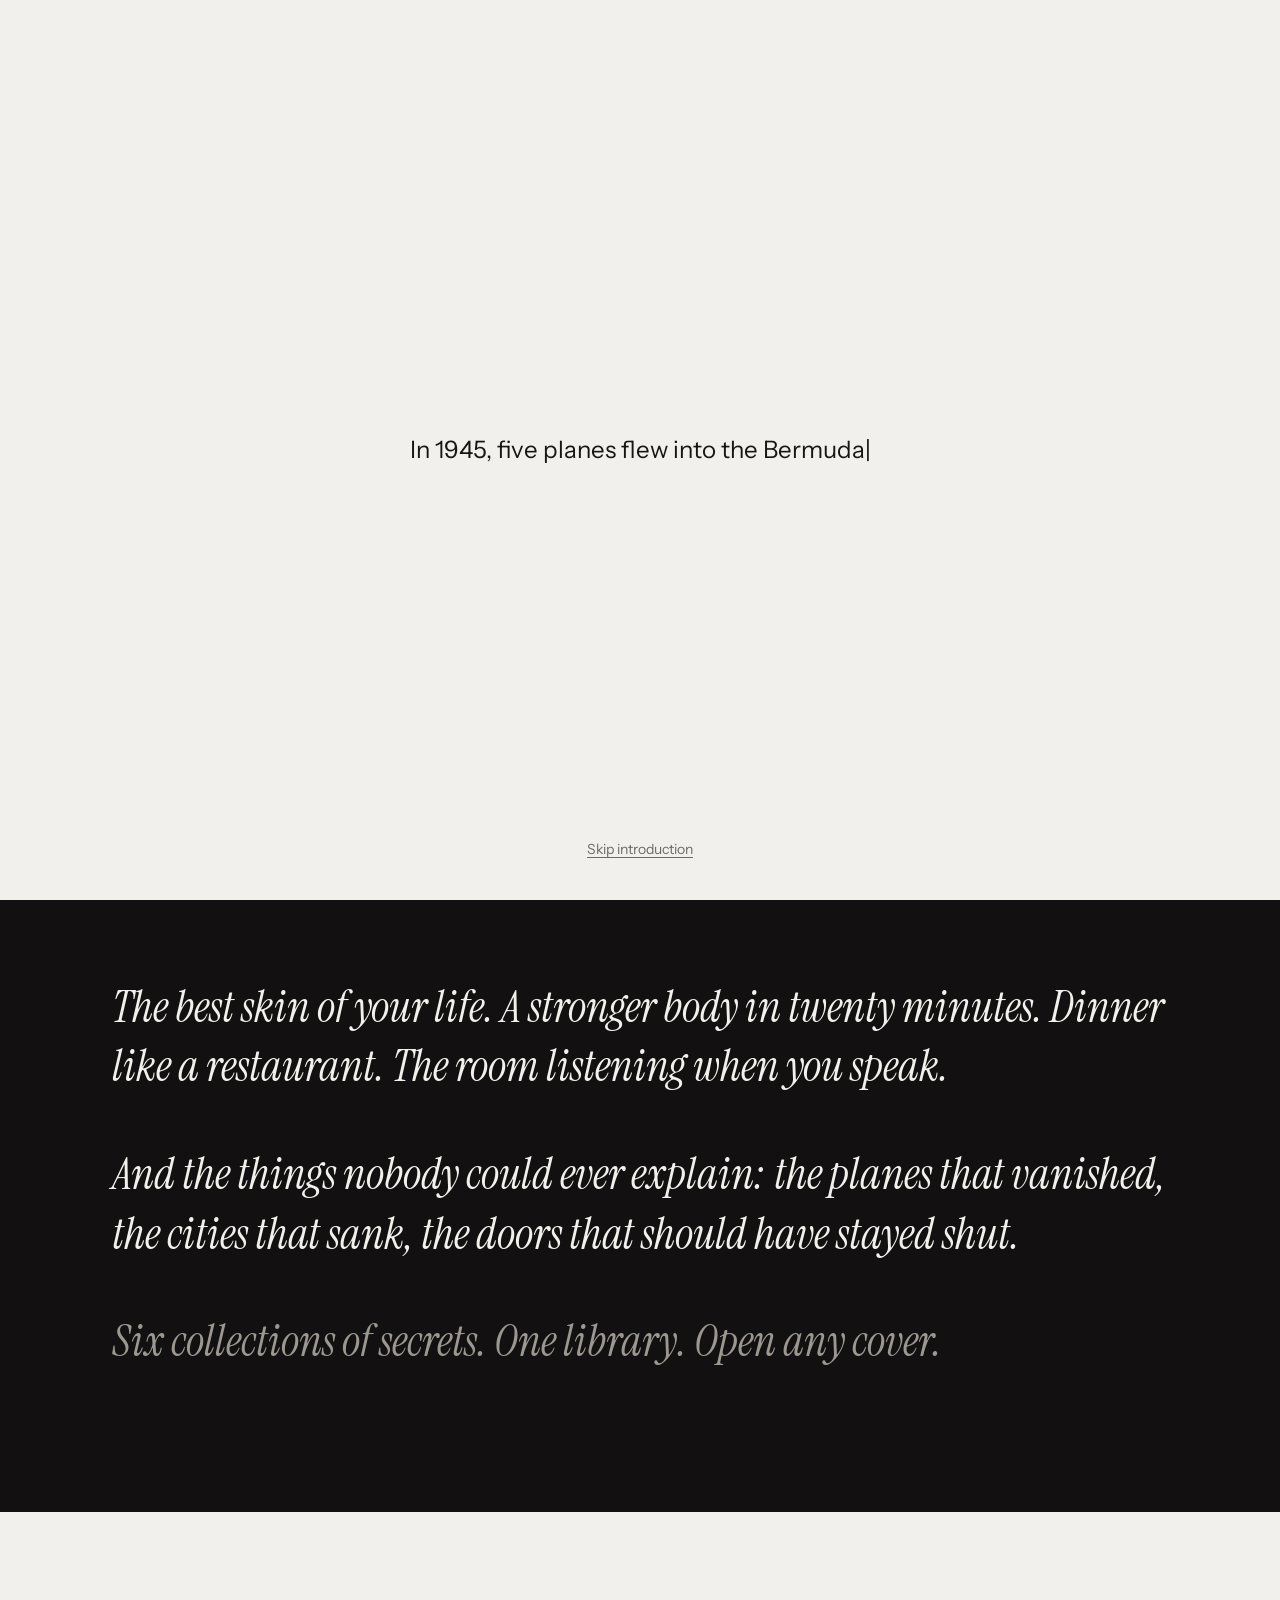
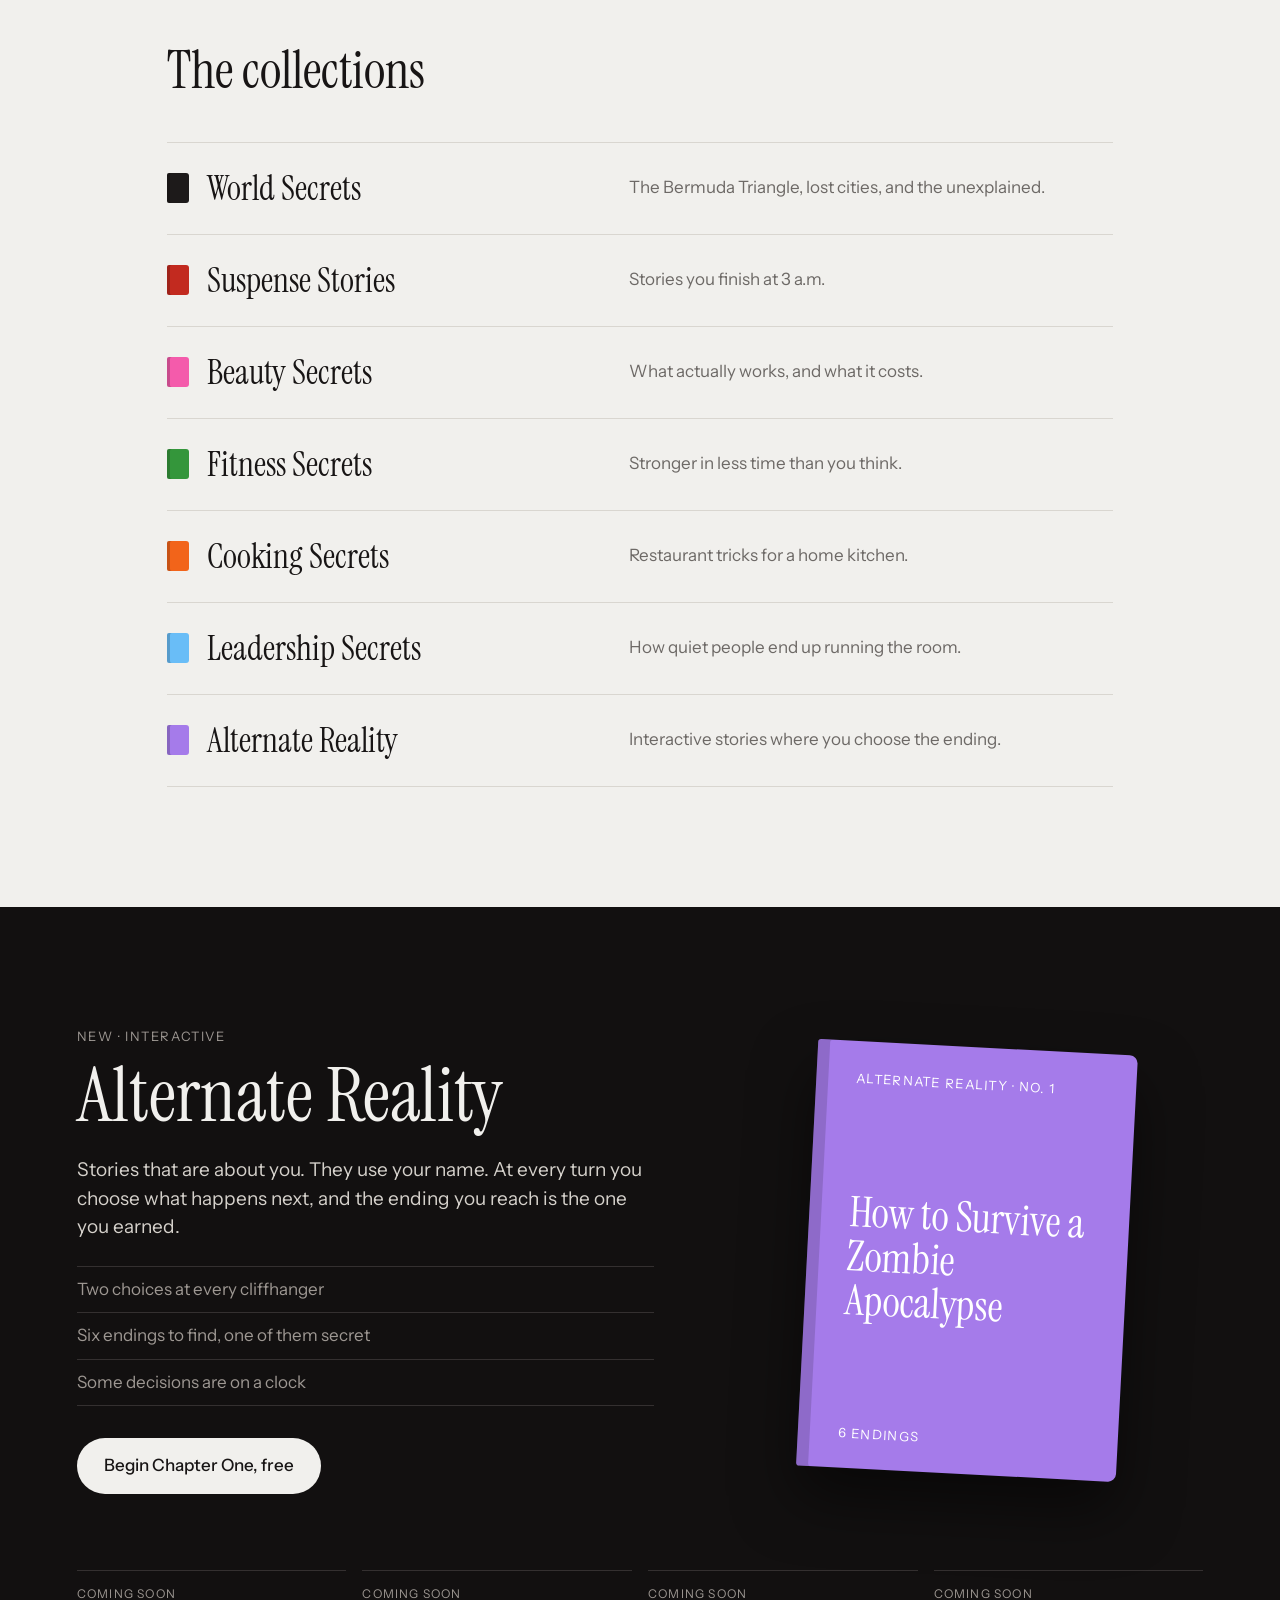
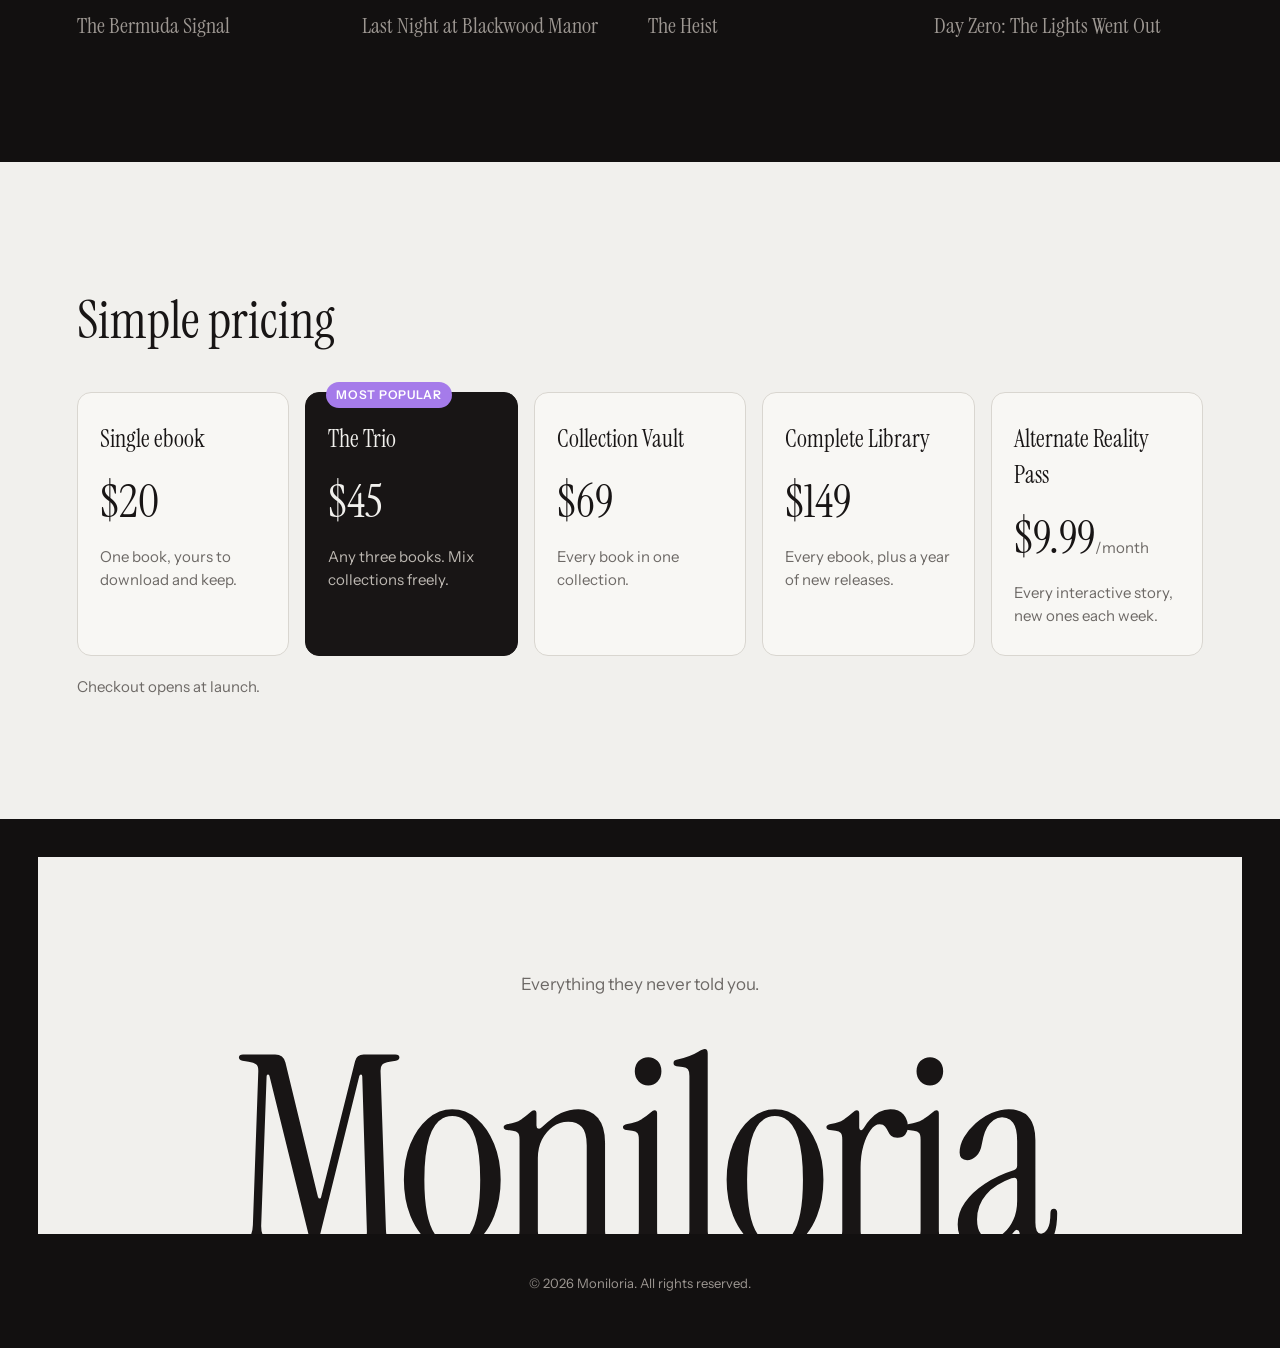
==== index.html @ 976f1fc9 "Add Moniloria landing page and Alternate Reality interactive story demo Static site with a Chapter O" ====
<!doctype html>
<html lang="en">
  <head>
    <meta charset="UTF-8" />
    <meta name="viewport" content="width=device-width, initial-scale=1.0" />
    <title>Moniloria | Everything they never told you</title>
    <meta
      name="description"
      content="Moniloria is an ebook store of secrets: beauty, fitness, cooking, leadership, suspense, world mysteries, and interactive Alternate Reality stories."
    />
    <meta name="theme-color" content="#f1f0ed" />
    <link rel="preconnect" href="https://fonts.googleapis.com" />
    <link rel="preconnect" href="https://fonts.gstatic.com" crossorigin />
    <link
      href="https://fonts.googleapis.com/css2?family=Instrument+Sans:wght@400;500;600&family=Instrument+Serif:ital@0;1&display=swap"
      rel="stylesheet"
    />
    <link rel="stylesheet" href="css/styles.css" />
  </head>
  <body>
    <!-- Typewriter intro (shown once per visit) -->
    <div class="intro" id="intro" hidden>
      <p class="intro-line"><span id="intro-text"></span><span class="caret">|</span></p>
      <button class="link-button" id="intro-skip" type="button">Skip introduction</button>
    </div>

    <header class="nav">
      <a class="wordmark" href="index.html">Moniloria</a>
      <nav aria-label="Main">
        <a href="#collections">Collections</a>
        <a href="#alternate-reality">Alternate Reality</a>
        <a href="#pricing">Pricing</a>
      </nav>
      <a class="nav-cta" href="story.html">Start reading</a>
    </header>

    <main>
      <section class="hero">
        <h1>Moniloria</h1>
        <p class="hero-tagline">Everything they never told you.</p>
        <div class="shelf" id="shelf" aria-hidden="true"></div>
      </section>

      <section class="manifesto">
        <p>
          The best skin of your life. A stronger body in twenty minutes. Dinner like a restaurant.
          The room listening when you speak.
        </p>
        <p>
          And the things nobody could ever explain: the planes that vanished, the cities that sank,
          the doors that should have stayed shut.
        </p>
        <p>Six collections of secrets. One library. Open any cover.</p>
      </section>

      <section class="collections" id="collections">
        <h2>The collections</h2>
        <ul class="collection-list" id="collection-list"></ul>
      </section>

      <section class="ar" id="alternate-reality">
        <div class="ar-copy">
          <p class="eyebrow">New · Interactive</p>
          <h2>Alternate Reality</h2>
          <p class="ar-lede">
            Stories that are about you. They use your name. At every turn you choose what happens
            next, and the ending you reach is the one you earned.
          </p>
          <ul class="ar-points">
            <li>Two choices at every cliffhanger</li>
            <li>Six endings to find, one of them secret</li>
            <li>Some decisions are on a clock</li>
          </ul>
          <a class="button light" href="story.html">Begin Chapter One, free</a>
        </div>

        <a class="cover" href="story.html" aria-label="Read How to Survive a Zombie Apocalypse">
          <span class="cover-kicker">Alternate Reality · No. 1</span>
          <span class="cover-title">How to Survive a Zombie Apocalypse</span>
          <span class="cover-foot">6 endings</span>
        </a>

        <ol class="ar-upcoming">
          <li><span>Coming soon</span>The Bermuda Signal</li>
          <li><span>Coming soon</span>Last Night at Blackwood Manor</li>
          <li><span>Coming soon</span>The Heist</li>
          <li><span>Coming soon</span>Day Zero: The Lights Went Out</li>
        </ol>
      </section>

      <section class="pricing" id="pricing">
        <h2>Simple pricing</h2>
        <ul class="plans">
          <li class="plan">
            <h3>Single ebook</h3>
            <p class="price">$20</p>
            <p>One book, yours to download and keep.</p>
          </li>
          <li class="plan featured">
            <span class="badge">Most popular</span>
            <h3>The Trio</h3>
            <p class="price">$45</p>
            <p>Any three books. Mix collections freely.</p>
          </li>
          <li class="plan">
            <h3>Collection Vault</h3>
            <p class="price">$69</p>
            <p>Every book in one collection.</p>
          </li>
          <li class="plan">
            <h3>Complete Library</h3>
            <p class="price">$149</p>
            <p>Every ebook, plus a year of new releases.</p>
          </li>
          <li class="plan">
            <h3>Alternate Reality Pass</h3>
            <p class="price">$9.99<small>/month</small></p>
            <p>Every interactive story, new ones each week.</p>
          </li>
        </ul>
        <p class="pricing-note">Checkout opens at launch.</p>
      </section>
    </main>

    <footer class="footer">
      <div class="footer-plate">
        <p>Everything they never told you.</p>
        <span class="footer-word">Moniloria</span>
      </div>
      <p class="footer-legal">© 2026 Moniloria. All rights reserved.</p>
    </footer>

    <script src="js/home.js"></script>
  </body>
</html>
---- css/styles.css ----
:root {
  --paper: #f1f0ed;
  --ink: #181515;
  --muted: #6d6966;
  --line: #d9d6d0;
  --night: #121010;
  --night-raised: #1e1b1b;
  --night-line: #343030;
  --night-text: #f1f0ed;
  --night-muted: #9d9792;
  --accent: #a57bea;
  --danger: #e2493c;
  --serif: "Instrument Serif", "Iowan Old Style", Georgia, serif;
  --sans: "Instrument Sans", system-ui, -apple-system, sans-serif;
}

* { box-sizing: border-box; }
html { scroll-behavior: smooth; }
body {
  margin: 0;
  background: var(--paper);
  color: var(--ink);
  font-family: var(--sans);
  font-size: 17px;
  line-height: 1.5;
  -webkit-font-smoothing: antialiased;
}
h1, h2, h3, p, ul, ol, dl, dd { margin: 0; padding: 0; }
ul, ol { list-style: none; }
a { color: inherit; }
button { font: inherit; cursor: pointer; }
:focus-visible { outline: 2px solid var(--accent); outline-offset: 3px; }

.eyebrow {
  font-size: 13px;
  letter-spacing: 0.12em;
  text-transform: uppercase;
  color: var(--muted);
}
.night .eyebrow, .ar .eyebrow { color: var(--night-muted); }

.wordmark { font-family: var(--serif); font-size: 26px; text-decoration: none; }

.button {
  display: inline-block;
  padding: 14px 26px;
  border-radius: 999px;
  border: 1px solid transparent;
  font-weight: 500;
  text-decoration: none;
  transition: transform 0.15s ease, background 0.15s ease;
}
.button:hover { transform: translateY(-1px); }
.button.light { background: var(--paper); color: var(--ink); }
.button.ghost { background: transparent; color: var(--night-text); border-color: var(--night-line); }
.link-button {
  background: none; border: 0; padding: 0;
  color: inherit; font-size: 14px;
  text-decoration: underline; text-underline-offset: 3px;
}

/* ---------- intro ---------- */
.intro {
  position: fixed; inset: 0; z-index: 20;
  background: var(--paper);
  display: flex; flex-direction: column; align-items: center; justify-content: center;
  padding: 24px; text-align: center;
  transition: opacity 0.6s ease;
}
.intro[hidden] { display: none; }
.intro.done { opacity: 0; pointer-events: none; }
.intro-line { font-size: clamp(18px, 2.4vw, 24px); max-width: 30ch; }
.intro .link-button { position: absolute; bottom: 40px; color: var(--muted); }
.caret { animation: blink 1s steps(1) infinite; }
@keyframes blink { 50% { opacity: 0; } }

/* ---------- nav ---------- */
.nav {
  position: sticky; top: 0; z-index: 10;
  display: flex; align-items: center; justify-content: space-between; gap: 16px;
  padding: 18px clamp(16px, 4vw, 40px);
  background: color-mix(in srgb, var(--paper) 92%, transparent);
  backdrop-filter: blur(8px);
}
.nav nav { display: flex; gap: clamp(16px, 3vw, 44px); }
.nav nav a, .nav-cta { text-decoration: none; font-size: 16px; color: var(--muted); }
.nav nav a:hover { color: var(--ink); }
.nav-cta { color: var(--ink); font-weight: 500; }

/* ---------- hero ---------- */
.hero { text-align: center; padding-top: clamp(64px, 14vh, 150px); overflow: hidden; }
.hero h1 {
  font-family: var(--serif); font-weight: 400;
  font-size: clamp(56px, 9vw, 104px); line-height: 1; letter-spacing: -0.02em;
}
.hero-tagline { margin-top: 20px; font-size: clamp(18px, 2vw, 22px); color: var(--muted); }

.shelf {
  display: flex; justify-content: center; align-items: flex-end;
  margin-top: clamp(56px, 10vh, 110px);
  padding: 30px 0 70px;
  transform: rotate(4deg) scale(1.08);
  transform-origin: center;
}
.book {
  flex: 0 0 auto;
  width: 74px; height: 290px;
  margin-right: 12px;
  background: var(--cover); color: var(--ink);
  border-radius: 2px 4px 4px 2px;
  transform: skewY(-18deg);
  box-shadow: inset 7px 0 0 rgba(0, 0, 0, 0.16), 14px 16px 22px rgba(24, 21, 21, 0.16);
  display: flex; align-items: flex-start; justify-content: center;
  padding-top: 18px;
  transition: transform 0.25s ease;
}
.book:hover { transform: skewY(-18deg) translateY(-18px); }
.book span {
  writing-mode: vertical-rl; text-orientation: sideways;
  font-family: var(--serif); font-style: italic; font-size: 15px;
  white-space: nowrap; overflow: hidden; max-height: 250px;
}

/* ---------- manifesto ---------- */
.manifesto {
  background: var(--night); color: var(--night-text);
  padding: clamp(72px, 12vw, 140px) clamp(16px, 8vw, 200px);
}
.manifesto p {
  font-family: var(--serif); font-style: italic;
  font-size: clamp(26px, 3.6vw, 44px); line-height: 1.35;
  max-width: 24em; margin: 0 auto;
}
.manifesto p + p { margin-top: 1.1em; }
.manifesto p:last-child { color: var(--night-muted); }

/* ---------- collections ---------- */
.collections { padding: clamp(64px, 10vw, 120px) clamp(16px, 6vw, 96px); max-width: 1100px; margin: 0 auto; }
.collections h2, .pricing h2 {
  font-family: var(--serif); font-weight: 400;
  font-size: clamp(34px, 4.5vw, 52px); margin-bottom: 32px;
}
.collection-list li {
  display: grid; grid-template-columns: 22px minmax(0, 1fr) minmax(0, 1.2fr);
  align-items: center; gap: 18px;
  padding: 20px 0; border-top: 1px solid var(--line);
}
.collection-list li:last-child { border-bottom: 1px solid var(--line); }
.swatch { width: 22px; height: 30px; border-radius: 2px 3px 3px 2px; box-shadow: inset 3px 0 0 rgba(0,0,0,.18); }
.collection-name { font-family: var(--serif); font-size: clamp(24px, 3vw, 34px); }
.collection-hook { color: var(--muted); }

/* ---------- alternate reality ---------- */
.ar {
  background: var(--night); color: var(--night-text);
  padding: clamp(64px, 10vw, 120px) clamp(16px, 6vw, 96px);
  display: grid; gap: clamp(32px, 6vw, 80px);
  grid-template-columns: minmax(0, 1.1fr) minmax(0, 0.9fr);
  align-items: center;
}
.ar h2 {
  font-family: var(--serif); font-weight: 400;
  font-size: clamp(44px, 6vw, 76px); line-height: 1.05; margin: 10px 0 20px;
}
.ar-lede { font-size: 19px; color: #d5d1cb; max-width: 34em; }
.ar-points { margin: 24px 0 32px; color: var(--night-muted); }
.ar-points li { padding: 10px 0; border-top: 1px solid var(--night-line); }
.ar-points li:last-child { border-bottom: 1px solid var(--night-line); }

.cover {
  justify-self: center;
  width: min(320px, 100%); aspect-ratio: 3 / 4;
  background: var(--accent); color: #fff;
  border-radius: 3px 8px 8px 3px;
  box-shadow: inset 12px 0 0 rgba(0,0,0,.14), 0 30px 60px rgba(0,0,0,.5);
  padding: 28px 28px 24px 40px;
  display: flex; flex-direction: column; justify-content: space-between;
  text-decoration: none;
  transform: rotate(3deg);
  transition: transform 0.3s ease;
}
.cover:hover { transform: rotate(0deg) translateY(-6px); }
.cover-kicker, .cover-foot { font-size: 13px; letter-spacing: 0.1em; text-transform: uppercase; }
.cover-title { font-family: var(--serif); font-size: clamp(30px, 4vw, 42px); line-height: 1.05; }

.ar-upcoming { grid-column: 1 / -1; display: grid; grid-template-columns: repeat(4, minmax(0, 1fr)); gap: 16px; }
.ar-upcoming li {
  border-top: 1px solid var(--night-line); padding-top: 14px;
  font-family: var(--serif); font-size: 22px; color: var(--night-muted);
}
.ar-upcoming span {
  display: block; font-family: var(--sans); font-size: 12px;
  letter-spacing: 0.1em; text-transform: uppercase; margin-bottom: 6px;
}

/* ---------- pricing ---------- */
.pricing { padding: clamp(64px, 10vw, 120px) clamp(16px, 6vw, 96px); max-width: 1280px; margin: 0 auto; }
.plans { display: grid; grid-template-columns: repeat(auto-fit, minmax(190px, 1fr)); gap: 16px; }
.plan {
  position: relative;
  border: 1px solid var(--line); border-radius: 14px;
  padding: 28px 22px; background: #f8f7f4;
}
.plan.featured { background: var(--ink); color: var(--paper); border-color: var(--ink); }
.plan h3 { font-family: var(--serif); font-weight: 400; font-size: 24px; }
.price { font-family: var(--serif); font-size: 46px; margin: 10px 0; }
.price small { font-family: var(--sans); font-size: 15px; color: var(--muted); }
.plan p:last-child { color: var(--muted); font-size: 15px; }
.plan.featured p:last-child { color: #bdb8b2; }
.badge {
  position: absolute; top: -11px; left: 20px;
  background: var(--accent); color: #fff;
  font-size: 12px; font-weight: 600; letter-spacing: 0.06em; text-transform: uppercase;
  padding: 4px 10px; border-radius: 999px;
}
.pricing-note { margin-top: 20px; color: var(--muted); font-size: 15px; }

/* ---------- footer ---------- */
.footer { background: var(--night); color: var(--night-muted); padding: clamp(16px, 3vw, 46px); }
.footer-plate {
  background: var(--paper); color: var(--ink);
  text-align: center; padding-top: clamp(48px, 9vw, 140px); overflow: hidden;
}
.footer-plate p { color: var(--muted); }
.footer-word {
  display: block; font-family: var(--serif);
  font-size: clamp(64px, 21vw, 330px); line-height: 0.78; letter-spacing: -0.03em;
  margin-top: 0.2em; margin-bottom: -0.1em; white-space: nowrap;
}
.footer-legal { text-align: center; font-size: 13px; padding: 40px 0 16px; }

/* ---------- reader (story.html) ---------- */
body.night { background: var(--night); color: var(--night-text); min-height: 100vh; }
.reader-bar {
  display: flex; align-items: center; justify-content: space-between; gap: 12px;
  padding: 18px clamp(16px, 4vw, 40px);
  border-bottom: 1px solid var(--night-line);
}
.reader-bar-title { font-size: 13px; letter-spacing: 0.12em; text-transform: uppercase; color: var(--night-muted); }
.reader-chip { display: flex; align-items: center; gap: 12px; font-size: 15px; }
.reader-chip[hidden] { display: none; }
.reader-chip .link-button { color: var(--night-muted); }

.reader { max-width: 720px; margin: 0 auto; padding: clamp(40px, 8vw, 88px) 16px 96px; }
.reader section[hidden] { display: none; }

.gate h1 {
  font-family: var(--serif); font-weight: 400;
  font-size: clamp(40px, 7vw, 64px); line-height: 1.05; margin: 12px 0 20px;
}
.gate-lede { font-size: 19px; color: #d5d1cb; margin-bottom: 36px; max-width: 32em; }
#google-block { margin-bottom: 28px; }
.guest-form label { display: block; font-size: 15px; color: var(--night-muted); margin-bottom: 10px; }
.guest-row { display: flex; gap: 10px; flex-wrap: wrap; }
.guest-row input {
  flex: 1 1 220px; min-width: 0;
  padding: 14px 18px; border-radius: 999px;
  border: 1px solid var(--night-line); background: var(--night-raised);
  color: var(--night-text); font: inherit;
}
.guest-row input::placeholder { color: #7d7873; }
.form-error { color: #ff8a7f; font-size: 14px; min-height: 22px; margin-top: 8px; }

.scene-text { margin-top: 20px; }
.scene-text p {
  font-family: var(--serif);
  font-size: clamp(22px, 3vw, 27px); line-height: 1.5;
  margin-bottom: 1em;
  opacity: 0; animation: rise 0.7s ease forwards;
}
@keyframes rise { from { opacity: 0; transform: translateY(8px); } to { opacity: 1; transform: none; } }

.choice-prompt { margin-top: 36px; font-size: 13px; letter-spacing: 0.12em; text-transform: uppercase; color: var(--night-muted); }
.choice-prompt[hidden] { display: none; }
.choices { margin-top: 14px; display: grid; gap: 12px; }
.choices.two { grid-template-columns: repeat(2, minmax(0, 1fr)); }
.choice {
  text-align: left; min-height: 96px;
  padding: 20px 22px; border-radius: 14px;
  border: 1px solid var(--night-line); background: var(--night-raised);
  color: var(--night-text);
  font-family: var(--serif); font-size: 24px; line-height: 1.2;
  transition: border-color 0.15s ease, transform 0.15s ease, background 0.15s ease;
}
.choice:hover { border-color: var(--accent); background: #262130; transform: translateY(-2px); }
.continue {
  justify-self: start; margin-top: 12px;
  padding: 12px 24px; border-radius: 999px;
  border: 1px solid var(--night-line); background: transparent; color: var(--night-text);
}
.continue:hover { border-color: var(--night-text); }

.timer { margin-top: 32px; height: 4px; background: var(--night-line); border-radius: 2px; overflow: hidden; }
.timer[hidden] { display: none; }
.timer-fill { height: 100%; width: 100%; background: var(--danger); }

.stats {
  margin-top: 48px; padding-top: 18px; border-top: 1px solid var(--night-line);
  display: flex; gap: 32px; flex-wrap: wrap;
}
.stats dt { font-size: 12px; letter-spacing: 0.1em; text-transform: uppercase; color: var(--night-muted); }
.stats dd { font-family: var(--serif); font-size: 24px; }

.ending-banner { margin-top: 40px; padding: 32px 0; border-top: 1px solid var(--night-line); border-bottom: 1px solid var(--night-line); }
.ending-banner h2 { font-family: var(--serif); font-weight: 400; font-size: clamp(42px, 7vw, 68px); line-height: 1.05; margin: 8px 0 12px; }
.ending-banner p:last-child { color: #d5d1cb; }
.ending-grid { margin-top: 28px; display: grid; grid-template-columns: repeat(3, minmax(0, 1fr)); gap: 10px; }
.ending-card {
  border: 1px dashed var(--night-line); border-radius: 12px; padding: 16px;
  color: #7d7873; min-height: 92px;
}
.ending-card.unlocked { border-style: solid; color: var(--night-text); background: var(--night-raised); }
.ending-card.current { border-color: var(--accent); }
.ending-number { display: block; font-size: 12px; letter-spacing: 0.1em; text-transform: uppercase; margin-bottom: 6px; }
.ending-name { font-family: var(--serif); font-size: 21px; line-height: 1.15; }
.ending-actions { margin-top: 32px; display: flex; gap: 12px; flex-wrap: wrap; }

/* ---------- small screens ---------- */
@media (max-width: 760px) {
  .nav nav { display: none; }
  .book { width: 52px; height: 210px; margin-right: 8px; }
  .book span { font-size: 12px; max-height: 180px; }
  .ar { grid-template-columns: minmax(0, 1fr); }
  .ar-upcoming { grid-template-columns: repeat(2, minmax(0, 1fr)); }
  .collection-list li { grid-template-columns: 22px minmax(0, 1fr); }
  .collection-hook { grid-column: 2; }
  .choices.two { grid-template-columns: minmax(0, 1fr); }
  .choice { min-height: 72px; font-size: 22px; }
  .ending-grid { grid-template-columns: repeat(2, minmax(0, 1fr)); }
}

@media (prefers-reduced-motion: reduce) {
  * { animation: none !important; transition: none !important; }
  .scene-text p { opacity: 1; }
}
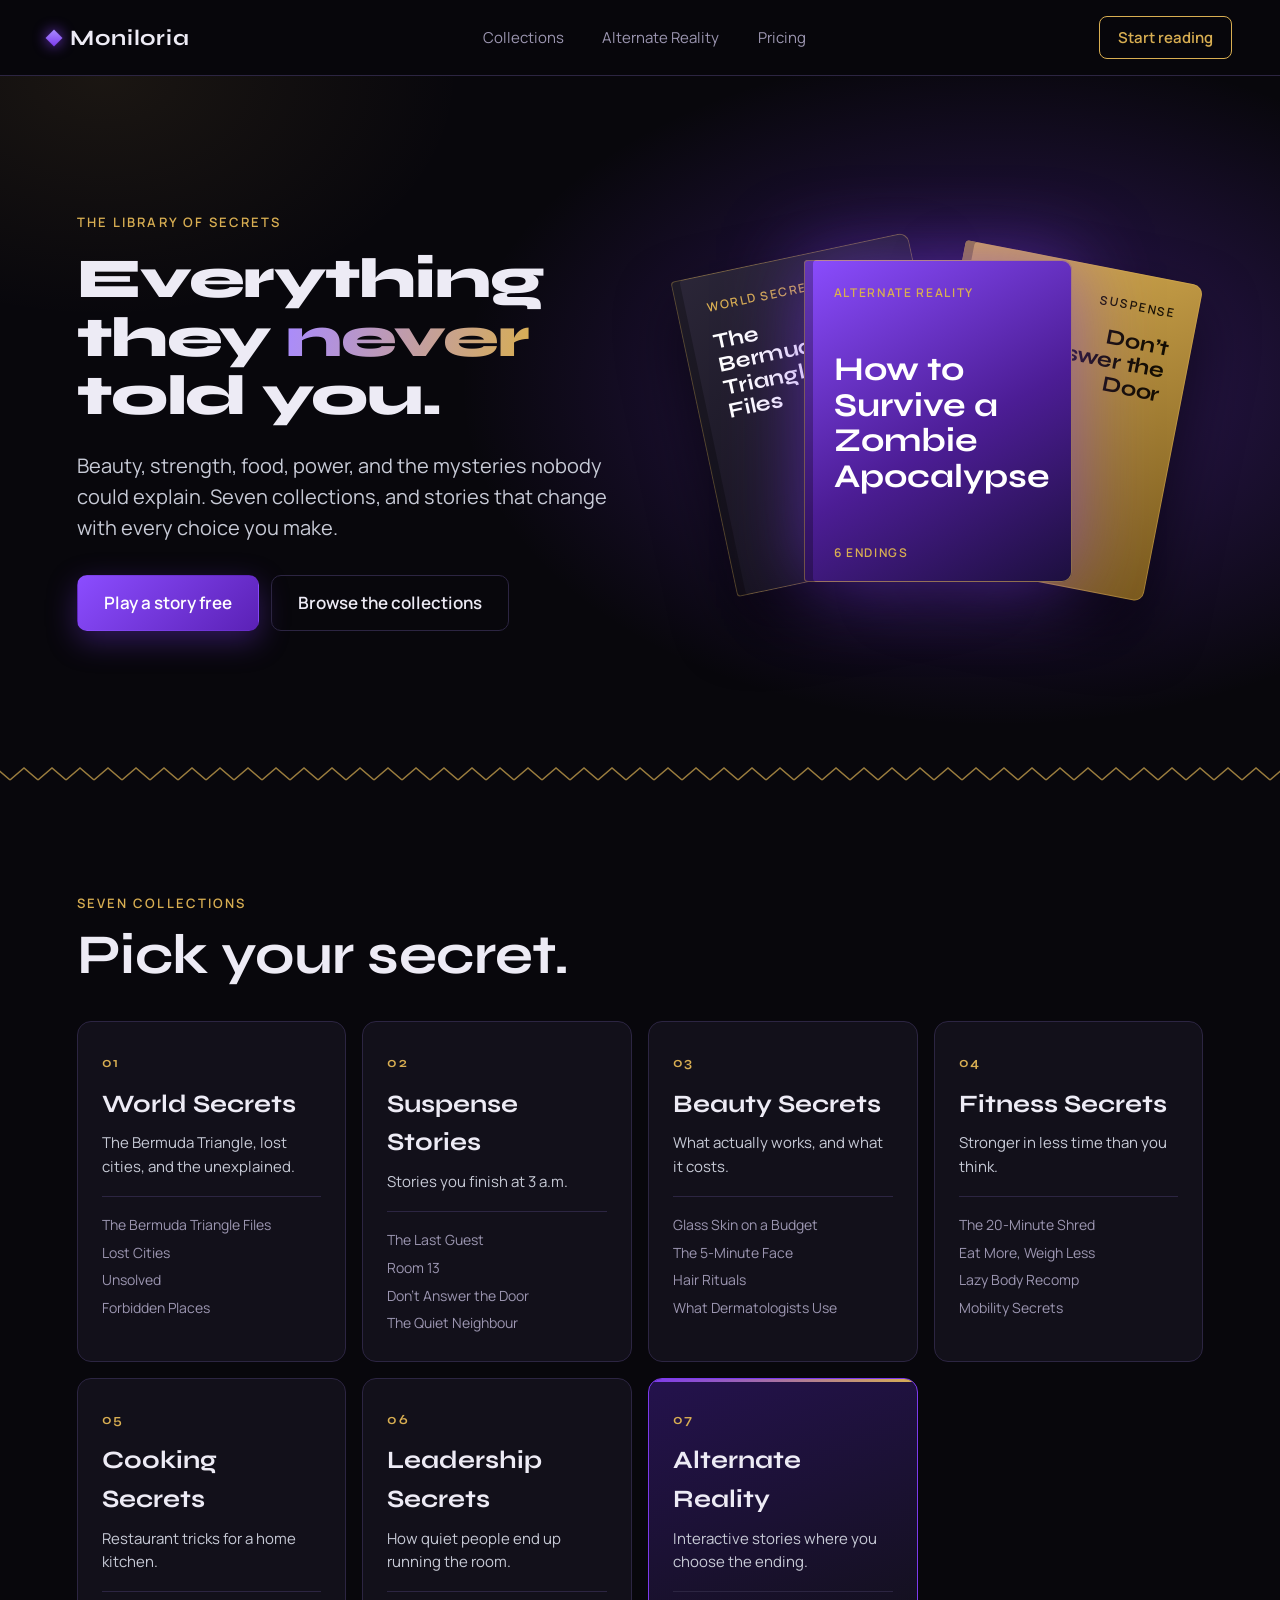
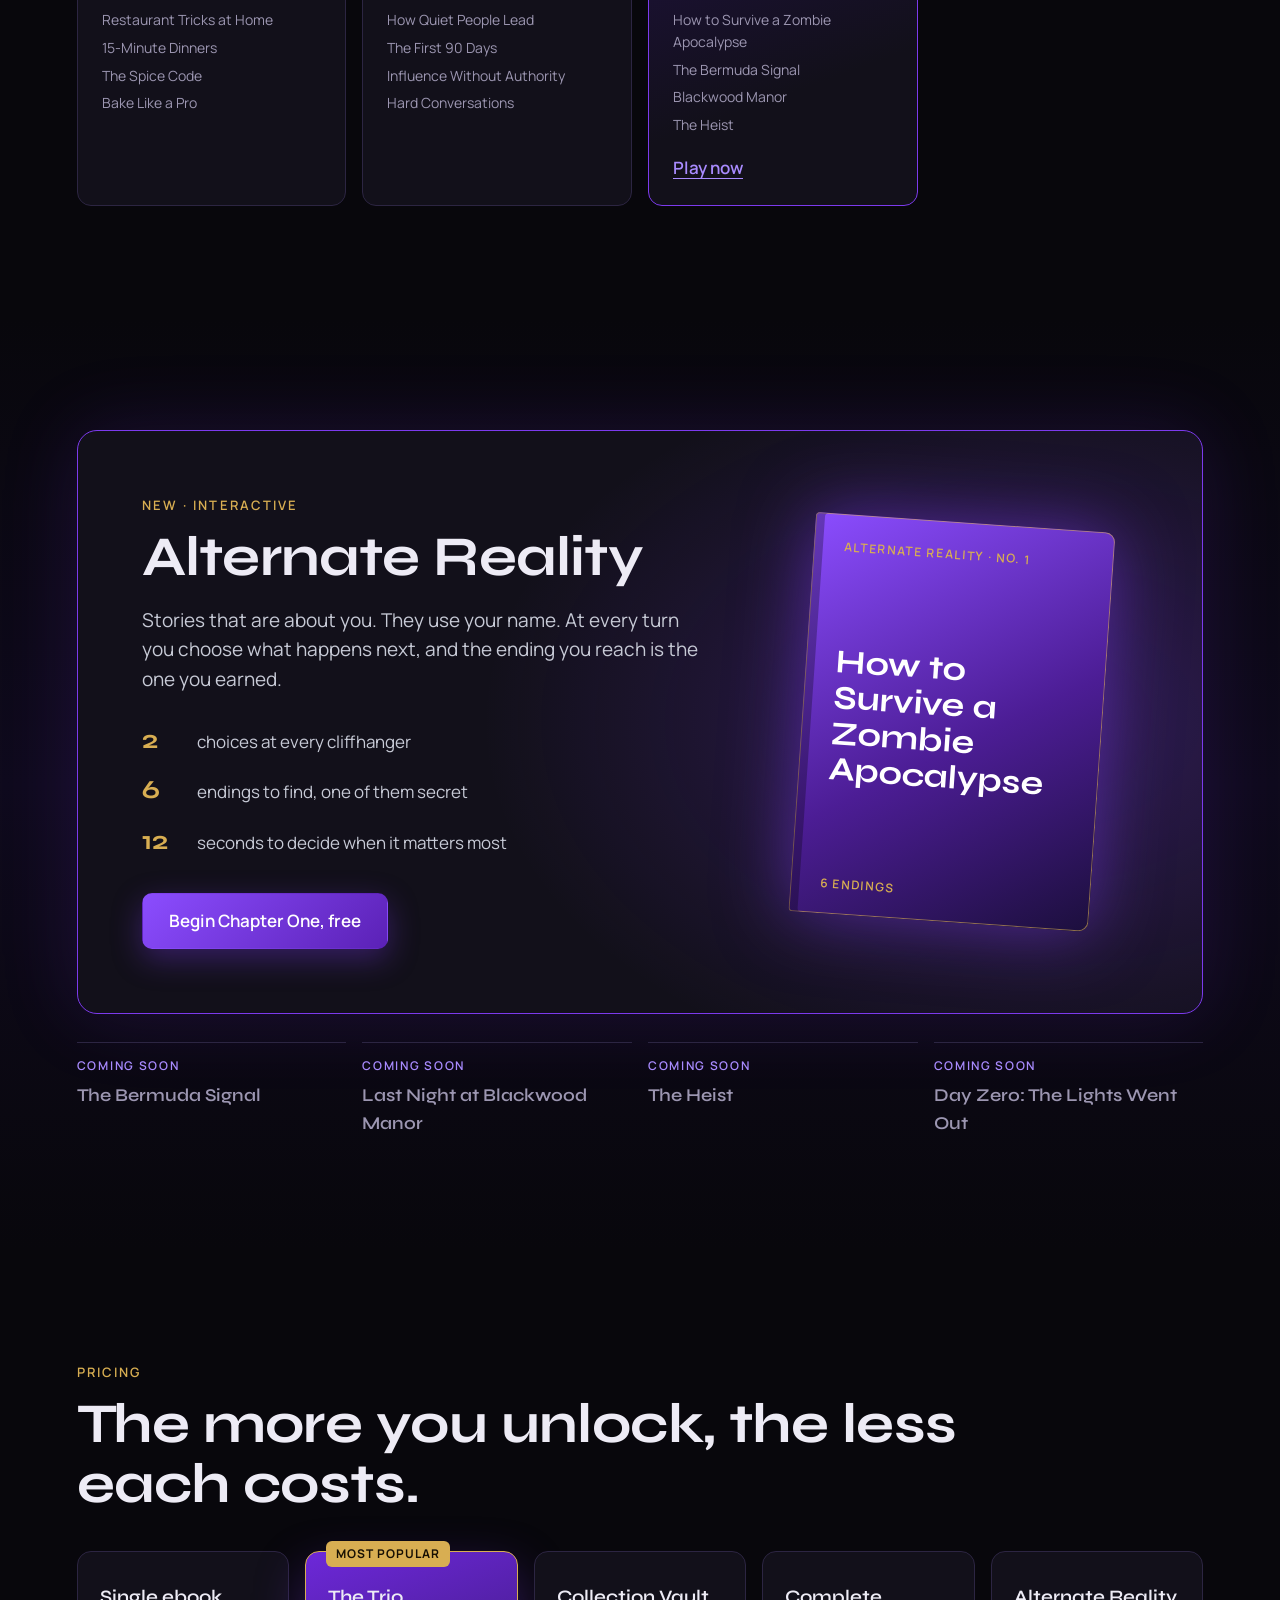
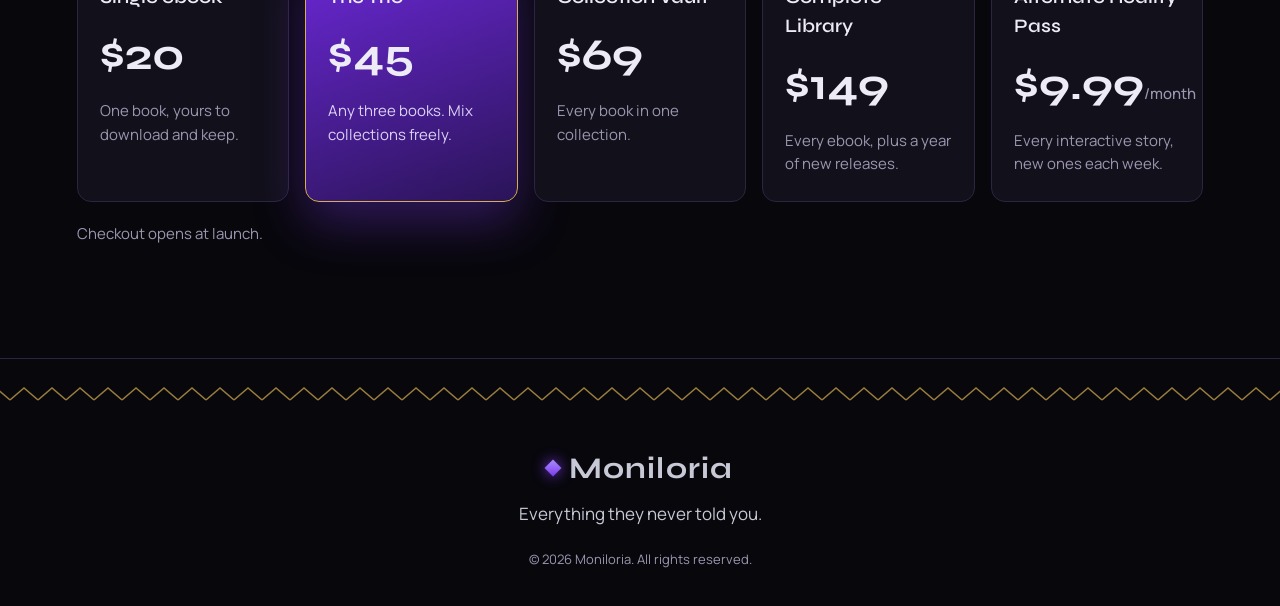
==== commit e9fbc137: "Redesign with an original dark layout in black, royal purple, silver and gold Replaces the light edi" ====
--- a/index.html
+++ b/index.html
@@ -8,24 +8,18 @@
       name="description"
       content="Moniloria is an ebook store of secrets: beauty, fitness, cooking, leadership, suspense, world mysteries, and interactive Alternate Reality stories."
     />
-    <meta name="theme-color" content="#f1f0ed" />
+    <meta name="theme-color" content="#08070c" />
     <link rel="preconnect" href="https://fonts.googleapis.com" />
     <link rel="preconnect" href="https://fonts.gstatic.com" crossorigin />
     <link
-      href="https://fonts.googleapis.com/css2?family=Instrument+Sans:wght@400;500;600&family=Instrument+Serif:ital@0;1&display=swap"
+      href="https://fonts.googleapis.com/css2?family=Manrope:wght@400;500;600&family=Newsreader:ital,wght@0,400;0,500;1,400&family=Syne:wght@500;600;700;800&display=swap"
       rel="stylesheet"
     />
     <link rel="stylesheet" href="css/styles.css" />
   </head>
   <body>
-    <!-- Typewriter intro (shown once per visit) -->
-    <div class="intro" id="intro" hidden>
-      <p class="intro-line"><span id="intro-text"></span><span class="caret">|</span></p>
-      <button class="link-button" id="intro-skip" type="button">Skip introduction</button>
-    </div>
-
     <header class="nav">
-      <a class="wordmark" href="index.html">Moniloria</a>
+      <a class="wordmark" href="index.html"><span class="gem" aria-hidden="true"></span>Moniloria</a>
       <nav aria-label="Main">
         <a href="#collections">Collections</a>
         <a href="#alternate-reality">Alternate Reality</a>
@@ -36,49 +30,69 @@
 
     <main>
       <section class="hero">
-        <h1>Moniloria</h1>
-        <p class="hero-tagline">Everything they never told you.</p>
-        <div class="shelf" id="shelf" aria-hidden="true"></div>
+        <div class="hero-copy">
+          <p class="eyebrow">The library of secrets</p>
+          <h1>Everything they <em>never</em> told you.</h1>
+          <p class="hero-lede">
+            Beauty, strength, food, power, and the mysteries nobody could explain. Seven
+            collections, and stories that change with every choice you make.
+          </p>
+          <div class="hero-actions">
+            <a class="button primary" href="story.html">Play a story free</a>
+            <a class="button ghost" href="#collections">Browse the collections</a>
+          </div>
+        </div>
+
+        <div class="stack" aria-hidden="true">
+          <span class="cover cover-back">
+            <span class="cover-kicker">World Secrets</span>
+            <span class="cover-title">The Bermuda Triangle Files</span>
+          </span>
+          <span class="cover cover-mid">
+            <span class="cover-kicker">Suspense</span>
+            <span class="cover-title">Don’t Answer the Door</span>
+          </span>
+          <span class="cover cover-front">
+            <span class="cover-kicker">Alternate Reality</span>
+            <span class="cover-title">How to Survive a Zombie Apocalypse</span>
+            <span class="cover-foot">6 endings</span>
+          </span>
+        </div>
       </section>
 
-      <section class="manifesto">
-        <p>
-          The best skin of your life. A stronger body in twenty minutes. Dinner like a restaurant.
-          The room listening when you speak.
-        </p>
-        <p>
-          And the things nobody could ever explain: the planes that vanished, the cities that sank,
-          the doors that should have stayed shut.
-        </p>
-        <p>Six collections of secrets. One library. Open any cover.</p>
-      </section>
+      <div class="band" aria-hidden="true"></div>
 
       <section class="collections" id="collections">
-        <h2>The collections</h2>
-        <ul class="collection-list" id="collection-list"></ul>
+        <div class="section-head">
+          <p class="eyebrow">Seven collections</p>
+          <h2>Pick your secret.</h2>
+        </div>
+        <ul class="collection-grid" id="collection-grid"></ul>
       </section>
 
       <section class="ar" id="alternate-reality">
-        <div class="ar-copy">
-          <p class="eyebrow">New · Interactive</p>
-          <h2>Alternate Reality</h2>
-          <p class="ar-lede">
-            Stories that are about you. They use your name. At every turn you choose what happens
-            next, and the ending you reach is the one you earned.
-          </p>
-          <ul class="ar-points">
-            <li>Two choices at every cliffhanger</li>
-            <li>Six endings to find, one of them secret</li>
-            <li>Some decisions are on a clock</li>
-          </ul>
-          <a class="button light" href="story.html">Begin Chapter One, free</a>
+        <div class="ar-panel">
+          <div class="ar-copy">
+            <p class="eyebrow">New · Interactive</p>
+            <h2>Alternate Reality</h2>
+            <p class="ar-lede">
+              Stories that are about you. They use your name. At every turn you choose what
+              happens next, and the ending you reach is the one you earned.
+            </p>
+            <ul class="ar-points">
+              <li><strong>2</strong> choices at every cliffhanger</li>
+              <li><strong>6</strong> endings to find, one of them secret</li>
+              <li><strong>12</strong> seconds to decide when it matters most</li>
+            </ul>
+            <a class="button primary" href="story.html">Begin Chapter One, free</a>
+          </div>
+
+          <a class="cover cover-feature" href="story.html" aria-label="Read How to Survive a Zombie Apocalypse">
+            <span class="cover-kicker">Alternate Reality · No. 1</span>
+            <span class="cover-title">How to Survive a Zombie Apocalypse</span>
+            <span class="cover-foot">6 endings</span>
+          </a>
         </div>
-
-        <a class="cover" href="story.html" aria-label="Read How to Survive a Zombie Apocalypse">
-          <span class="cover-kicker">Alternate Reality · No. 1</span>
-          <span class="cover-title">How to Survive a Zombie Apocalypse</span>
-          <span class="cover-foot">6 endings</span>
-        </a>
 
         <ol class="ar-upcoming">
           <li><span>Coming soon</span>The Bermuda Signal</li>
@@ -89,7 +103,10 @@
       </section>
 
       <section class="pricing" id="pricing">
-        <h2>Simple pricing</h2>
+        <div class="section-head">
+          <p class="eyebrow">Pricing</p>
+          <h2>The more you unlock, the less each costs.</h2>
+        </div>
         <ul class="plans">
           <li class="plan">
             <h3>Single ebook</h3>
@@ -123,11 +140,12 @@
     </main>
 
     <footer class="footer">
-      <div class="footer-plate">
+      <div class="band" aria-hidden="true"></div>
+      <div class="footer-inner">
+        <a class="wordmark" href="index.html"><span class="gem" aria-hidden="true"></span>Moniloria</a>
         <p>Everything they never told you.</p>
-        <span class="footer-word">Moniloria</span>
+        <p class="footer-legal">© 2026 Moniloria. All rights reserved.</p>
       </div>
-      <p class="footer-legal">© 2026 Moniloria. All rights reserved.</p>
     </footer>
 
     <script src="js/home.js"></script>
--- a/css/styles.css
+++ b/css/styles.css
@@ -1,331 +1,348 @@
+/* Moniloria — obsidian black, royal purple, silver and gold. */
 :root {
-  --paper: #f1f0ed;
-  --ink: #181515;
-  --muted: #6d6966;
-  --line: #d9d6d0;
-  --night: #121010;
-  --night-raised: #1e1b1b;
-  --night-line: #343030;
-  --night-text: #f1f0ed;
-  --night-muted: #9d9792;
-  --accent: #a57bea;
-  --danger: #e2493c;
-  --serif: "Instrument Serif", "Iowan Old Style", Georgia, serif;
-  --sans: "Instrument Sans", system-ui, -apple-system, sans-serif;
+  --bg: #08070c;
+  --surface: #12101a;
+  --surface-2: #1b1628;
+  --line: #2c2542;
+  --text: #edebf5;
+  --muted: #9c96b1;
+  --silver: #c7cad6;
+  --purple: #7c3aed;
+  --purple-bright: #a98bff;
+  --purple-deep: #2a1458;
+  --gold: #d8ae52;
+  --display: "Syne", system-ui, sans-serif;
+  --sans: "Manrope", system-ui, -apple-system, sans-serif;
+  --serif: "Newsreader", Georgia, serif;
+  --zigzag: url("data:image/svg+xml,%3Csvg xmlns='http://www.w3.org/2000/svg' width='28' height='14'%3E%3Cpath d='M0 13 L14 1 L28 13' fill='none' stroke='%23d8ae52' stroke-width='1.5'/%3E%3C/svg%3E");
 }
 
 * { box-sizing: border-box; }
 html { scroll-behavior: smooth; }
 body {
   margin: 0;
-  background: var(--paper);
-  color: var(--ink);
+  background: var(--bg);
+  color: var(--text);
   font-family: var(--sans);
   font-size: 17px;
-  line-height: 1.5;
+  line-height: 1.55;
   -webkit-font-smoothing: antialiased;
 }
 h1, h2, h3, p, ul, ol, dl, dd { margin: 0; padding: 0; }
 ul, ol { list-style: none; }
 a { color: inherit; }
 button { font: inherit; cursor: pointer; }
-:focus-visible { outline: 2px solid var(--accent); outline-offset: 3px; }
+:focus-visible { outline: 2px solid var(--gold); outline-offset: 3px; }
 
 .eyebrow {
-  font-size: 13px;
-  letter-spacing: 0.12em;
-  text-transform: uppercase;
-  color: var(--muted);
-}
-.night .eyebrow, .ar .eyebrow { color: var(--night-muted); }
-
-.wordmark { font-family: var(--serif); font-size: 26px; text-decoration: none; }
+  font-size: 13px; font-weight: 600;
+  letter-spacing: 0.16em; text-transform: uppercase;
+  color: var(--gold);
+}
+
+.wordmark {
+  display: inline-flex; align-items: center; gap: 10px;
+  font-family: var(--display); font-weight: 700; font-size: 22px;
+  letter-spacing: 0.04em; text-decoration: none;
+}
+.gem {
+  width: 12px; height: 12px; transform: rotate(45deg);
+  background: linear-gradient(135deg, var(--purple-bright), var(--purple));
+  box-shadow: 0 0 14px var(--purple);
+}
 
 .button {
   display: inline-block;
-  padding: 14px 26px;
-  border-radius: 999px;
+  padding: 14px 26px; border-radius: 10px;
   border: 1px solid transparent;
-  font-weight: 500;
-  text-decoration: none;
-  transition: transform 0.15s ease, background 0.15s ease;
-}
-.button:hover { transform: translateY(-1px); }
-.button.light { background: var(--paper); color: var(--ink); }
-.button.ghost { background: transparent; color: var(--night-text); border-color: var(--night-line); }
+  font-weight: 600; text-decoration: none;
+  transition: transform 0.15s ease, box-shadow 0.15s ease, border-color 0.15s ease;
+}
+.button:hover { transform: translateY(-2px); }
+.button.primary, .button.light {
+  background: linear-gradient(135deg, #8b4dff, #5b21b6);
+  color: #fff;
+  box-shadow: 0 10px 30px rgba(124, 58, 237, 0.35);
+}
+.button.primary:hover, .button.light:hover { box-shadow: 0 14px 38px rgba(124, 58, 237, 0.55); }
+.button.ghost { background: transparent; color: var(--text); border-color: var(--line); }
+.button.ghost:hover { border-color: var(--gold); }
 .link-button {
   background: none; border: 0; padding: 0;
   color: inherit; font-size: 14px;
   text-decoration: underline; text-underline-offset: 3px;
 }
 
-/* ---------- intro ---------- */
-.intro {
-  position: fixed; inset: 0; z-index: 20;
-  background: var(--paper);
-  display: flex; flex-direction: column; align-items: center; justify-content: center;
-  padding: 24px; text-align: center;
-  transition: opacity 0.6s ease;
-}
-.intro[hidden] { display: none; }
-.intro.done { opacity: 0; pointer-events: none; }
-.intro-line { font-size: clamp(18px, 2.4vw, 24px); max-width: 30ch; }
-.intro .link-button { position: absolute; bottom: 40px; color: var(--muted); }
-.caret { animation: blink 1s steps(1) infinite; }
-@keyframes blink { 50% { opacity: 0; } }
+.band { height: 14px; background: var(--zigzag) repeat-x center; opacity: 0.7; }
 
 /* ---------- nav ---------- */
 .nav {
   position: sticky; top: 0; z-index: 10;
   display: flex; align-items: center; justify-content: space-between; gap: 16px;
-  padding: 18px clamp(16px, 4vw, 40px);
-  background: color-mix(in srgb, var(--paper) 92%, transparent);
-  backdrop-filter: blur(8px);
-}
-.nav nav { display: flex; gap: clamp(16px, 3vw, 44px); }
-.nav nav a, .nav-cta { text-decoration: none; font-size: 16px; color: var(--muted); }
-.nav nav a:hover { color: var(--ink); }
-.nav-cta { color: var(--ink); font-weight: 500; }
+  padding: 16px clamp(16px, 4vw, 48px);
+  background: rgba(8, 7, 12, 0.82);
+  backdrop-filter: blur(10px);
+  border-bottom: 1px solid var(--line);
+}
+.nav nav { display: flex; gap: clamp(16px, 3vw, 40px); }
+.nav nav a { text-decoration: none; font-size: 15px; color: var(--muted); }
+.nav nav a:hover { color: var(--text); }
+.nav-cta {
+  text-decoration: none; font-size: 15px; font-weight: 600;
+  padding: 9px 18px; border-radius: 8px;
+  border: 1px solid var(--gold); color: var(--gold);
+}
+.nav-cta:hover { background: var(--gold); color: var(--bg); }
 
 /* ---------- hero ---------- */
-.hero { text-align: center; padding-top: clamp(64px, 14vh, 150px); overflow: hidden; }
+.hero {
+  display: grid; grid-template-columns: minmax(0, 1fr) minmax(0, 1fr);
+  align-items: center; gap: clamp(32px, 5vw, 72px);
+  padding: clamp(56px, 9vw, 120px) clamp(16px, 6vw, 96px);
+  background:
+    radial-gradient(60% 70% at 78% 45%, rgba(124, 58, 237, 0.34), transparent 70%),
+    radial-gradient(40% 50% at 8% 0%, rgba(216, 174, 82, 0.09), transparent 70%);
+  overflow: hidden;
+}
 .hero h1 {
-  font-family: var(--serif); font-weight: 400;
-  font-size: clamp(56px, 9vw, 104px); line-height: 1; letter-spacing: -0.02em;
-}
-.hero-tagline { margin-top: 20px; font-size: clamp(18px, 2vw, 22px); color: var(--muted); }
-
-.shelf {
-  display: flex; justify-content: center; align-items: flex-end;
-  margin-top: clamp(56px, 10vh, 110px);
-  padding: 30px 0 70px;
-  transform: rotate(4deg) scale(1.08);
-  transform-origin: center;
-}
-.book {
-  flex: 0 0 auto;
-  width: 74px; height: 290px;
-  margin-right: 12px;
-  background: var(--cover); color: var(--ink);
-  border-radius: 2px 4px 4px 2px;
-  transform: skewY(-18deg);
-  box-shadow: inset 7px 0 0 rgba(0, 0, 0, 0.16), 14px 16px 22px rgba(24, 21, 21, 0.16);
-  display: flex; align-items: flex-start; justify-content: center;
-  padding-top: 18px;
-  transition: transform 0.25s ease;
-}
-.book:hover { transform: skewY(-18deg) translateY(-18px); }
-.book span {
-  writing-mode: vertical-rl; text-orientation: sideways;
-  font-family: var(--serif); font-style: italic; font-size: 15px;
-  white-space: nowrap; overflow: hidden; max-height: 250px;
-}
-
-/* ---------- manifesto ---------- */
-.manifesto {
-  background: var(--night); color: var(--night-text);
-  padding: clamp(72px, 12vw, 140px) clamp(16px, 8vw, 200px);
-}
-.manifesto p {
-  font-family: var(--serif); font-style: italic;
-  font-size: clamp(26px, 3.6vw, 44px); line-height: 1.35;
-  max-width: 24em; margin: 0 auto;
-}
-.manifesto p + p { margin-top: 1.1em; }
-.manifesto p:last-child { color: var(--night-muted); }
+  font-family: var(--display); font-weight: 800;
+  font-size: clamp(36px, 4.4vw, 62px); line-height: 1.04; letter-spacing: -0.02em;
+  margin: 18px 0 24px;
+}
+.hero h1 em {
+  font-style: normal;
+  background: linear-gradient(100deg, var(--purple-bright), var(--gold));
+  -webkit-background-clip: text; background-clip: text; color: transparent;
+}
+.hero-lede { font-size: clamp(17px, 1.6vw, 20px); color: var(--silver); max-width: 34em; }
+.hero-actions { display: flex; flex-wrap: wrap; gap: 12px; margin-top: 32px; }
+
+.stack { position: relative; height: clamp(320px, 38vw, 460px); }
+.cover {
+  display: flex; flex-direction: column; justify-content: space-between;
+  aspect-ratio: 3 / 4;
+  padding: 24px 22px 20px 30px;
+  border-radius: 4px 10px 10px 4px;
+  color: #fff; text-decoration: none;
+  background: linear-gradient(150deg, #8b4dff 0%, #4c1d95 55%, #1c0f3d 100%);
+  box-shadow: inset 9px 0 0 rgba(0, 0, 0, 0.28), inset 0 0 0 1px rgba(216, 174, 82, 0.45),
+    0 30px 60px rgba(0, 0, 0, 0.6);
+}
+.cover-kicker, .cover-foot {
+  font-size: 12px; font-weight: 600; letter-spacing: 0.14em; text-transform: uppercase;
+  color: var(--gold);
+}
+.cover-title { font-family: var(--display); font-weight: 700; font-size: clamp(22px, 2.6vw, 34px); line-height: 1.08; }
+.stack .cover { position: absolute; top: 50%; left: 50%; height: 70%; }
+.cover-back {
+  transform: translate(-98%, -52%) rotate(-12deg);
+  justify-content: flex-start; gap: 14px;
+  background: linear-gradient(150deg, #2b2638, #0e0c14); 
+}
+.cover-mid {
+  transform: translate(-2%, -50%) rotate(11deg);
+  justify-content: flex-start; gap: 14px; align-items: flex-end; text-align: right;
+  background: linear-gradient(150deg, #d8ae52, #7a5a1c);
+}
+.cover-mid .cover-kicker { color: #1c1406; }
+.cover-mid .cover-title { color: #140e03; }
+.cover-back .cover-title, .cover-mid .cover-title { font-size: clamp(16px, 1.7vw, 22px); max-width: 7em; }
+.cover-front { transform: translate(-50%, -50%); box-shadow: inset 9px 0 0 rgba(0,0,0,.28), inset 0 0 0 1px rgba(216,174,82,.6), 0 0 80px rgba(124, 58, 237, 0.6); }
+
+/* ---------- sections ---------- */
+.section-head { margin-bottom: 36px; }
+.section-head h2, .ar h2 {
+  font-family: var(--display); font-weight: 700;
+  font-size: clamp(32px, 4.4vw, 56px); line-height: 1.08; letter-spacing: -0.01em;
+  margin-top: 12px; max-width: 16em;
+}
+.collections, .pricing, .ar { padding: clamp(64px, 9vw, 112px) clamp(16px, 6vw, 96px); }
 
 /* ---------- collections ---------- */
-.collections { padding: clamp(64px, 10vw, 120px) clamp(16px, 6vw, 96px); max-width: 1100px; margin: 0 auto; }
-.collections h2, .pricing h2 {
-  font-family: var(--serif); font-weight: 400;
-  font-size: clamp(34px, 4.5vw, 52px); margin-bottom: 32px;
-}
-.collection-list li {
-  display: grid; grid-template-columns: 22px minmax(0, 1fr) minmax(0, 1.2fr);
-  align-items: center; gap: 18px;
-  padding: 20px 0; border-top: 1px solid var(--line);
-}
-.collection-list li:last-child { border-bottom: 1px solid var(--line); }
-.swatch { width: 22px; height: 30px; border-radius: 2px 3px 3px 2px; box-shadow: inset 3px 0 0 rgba(0,0,0,.18); }
-.collection-name { font-family: var(--serif); font-size: clamp(24px, 3vw, 34px); }
-.collection-hook { color: var(--muted); }
+.collection-grid { display: grid; grid-template-columns: repeat(auto-fill, minmax(250px, 1fr)); gap: 16px; }
+.collection {
+  position: relative;
+  background: var(--surface); border: 1px solid var(--line); border-radius: 14px;
+  padding: 26px 24px 24px; overflow: hidden;
+  transition: transform 0.2s ease, border-color 0.2s ease;
+}
+.collection::before {
+  content: ""; position: absolute; inset: 0 0 auto 0; height: 3px;
+  background: linear-gradient(90deg, var(--purple), var(--gold));
+  opacity: 0; transition: opacity 0.2s ease;
+}
+.collection:hover { transform: translateY(-4px); border-color: var(--purple); }
+.collection:hover::before, .collection-live::before { opacity: 1; }
+.collection-live { background: linear-gradient(160deg, #24124d, var(--surface) 70%); border-color: var(--purple); }
+.collection-number { font-family: var(--display); font-size: 14px; font-weight: 600; color: var(--gold); letter-spacing: 0.1em; }
+.collection h3 { font-family: var(--display); font-weight: 700; font-size: 25px; margin: 10px 0 8px; }
+.collection-hook { color: var(--silver); font-size: 15px; }
+.collection-titles { margin-top: 18px; padding-top: 14px; border-top: 1px solid var(--line); }
+.collection-titles li { font-size: 14px; color: var(--muted); padding: 3px 0; }
+.collection-link { display: inline-block; margin-top: 16px; color: var(--purple-bright); font-weight: 600; text-underline-offset: 4px; }
 
 /* ---------- alternate reality ---------- */
-.ar {
-  background: var(--night); color: var(--night-text);
-  padding: clamp(64px, 10vw, 120px) clamp(16px, 6vw, 96px);
-  display: grid; gap: clamp(32px, 6vw, 80px);
-  grid-template-columns: minmax(0, 1.1fr) minmax(0, 0.9fr);
-  align-items: center;
-}
-.ar h2 {
-  font-family: var(--serif); font-weight: 400;
-  font-size: clamp(44px, 6vw, 76px); line-height: 1.05; margin: 10px 0 20px;
-}
-.ar-lede { font-size: 19px; color: #d5d1cb; max-width: 34em; }
-.ar-points { margin: 24px 0 32px; color: var(--night-muted); }
-.ar-points li { padding: 10px 0; border-top: 1px solid var(--night-line); }
-.ar-points li:last-child { border-bottom: 1px solid var(--night-line); }
-
-.cover {
-  justify-self: center;
-  width: min(320px, 100%); aspect-ratio: 3 / 4;
-  background: var(--accent); color: #fff;
-  border-radius: 3px 8px 8px 3px;
-  box-shadow: inset 12px 0 0 rgba(0,0,0,.14), 0 30px 60px rgba(0,0,0,.5);
-  padding: 28px 28px 24px 40px;
-  display: flex; flex-direction: column; justify-content: space-between;
-  text-decoration: none;
-  transform: rotate(3deg);
-  transition: transform 0.3s ease;
-}
-.cover:hover { transform: rotate(0deg) translateY(-6px); }
-.cover-kicker, .cover-foot { font-size: 13px; letter-spacing: 0.1em; text-transform: uppercase; }
-.cover-title { font-family: var(--serif); font-size: clamp(30px, 4vw, 42px); line-height: 1.05; }
-
-.ar-upcoming { grid-column: 1 / -1; display: grid; grid-template-columns: repeat(4, minmax(0, 1fr)); gap: 16px; }
+.ar { background: linear-gradient(180deg, var(--bg), #0f0a1d 50%, var(--bg)); }
+.ar-panel {
+  display: grid; grid-template-columns: minmax(0, 1.2fr) minmax(0, 0.8fr);
+  gap: clamp(28px, 5vw, 72px); align-items: center;
+  padding: clamp(24px, 5vw, 64px);
+  border: 1px solid var(--purple); border-radius: 20px;
+  background: radial-gradient(70% 90% at 85% 50%, rgba(124, 58, 237, 0.28), transparent 70%), var(--surface);
+  box-shadow: 0 0 80px rgba(124, 58, 237, 0.16);
+}
+.ar-lede { margin-top: 18px; font-size: 19px; color: var(--silver); max-width: 32em; }
+.ar-points { margin: 26px 0 32px; display: grid; gap: 10px; }
+.ar-points li { color: var(--silver); display: flex; align-items: baseline; gap: 14px; }
+.ar-points strong { font-family: var(--display); font-size: 26px; color: var(--gold); min-width: 1.6em; }
+.cover-feature { justify-self: center; width: min(300px, 100%); transform: rotate(4deg); transition: transform 0.3s ease; box-shadow: inset 9px 0 0 rgba(0,0,0,.28), inset 0 0 0 1px rgba(216,174,82,.6), 0 0 70px rgba(124, 58, 237, 0.55); }
+.cover-feature:hover { transform: rotate(0deg) translateY(-6px); }
+.ar-upcoming { margin-top: 28px; display: grid; grid-template-columns: repeat(4, minmax(0, 1fr)); gap: 16px; }
 .ar-upcoming li {
-  border-top: 1px solid var(--night-line); padding-top: 14px;
-  font-family: var(--serif); font-size: 22px; color: var(--night-muted);
+  border-top: 1px solid var(--line); padding-top: 14px;
+  font-family: var(--display); font-weight: 600; font-size: 18px; color: var(--muted);
 }
 .ar-upcoming span {
-  display: block; font-family: var(--sans); font-size: 12px;
-  letter-spacing: 0.1em; text-transform: uppercase; margin-bottom: 6px;
+  display: block; font-family: var(--sans); font-size: 12px; font-weight: 600;
+  letter-spacing: 0.14em; text-transform: uppercase; color: var(--purple-bright); margin-bottom: 6px;
 }
 
 /* ---------- pricing ---------- */
-.pricing { padding: clamp(64px, 10vw, 120px) clamp(16px, 6vw, 96px); max-width: 1280px; margin: 0 auto; }
-.plans { display: grid; grid-template-columns: repeat(auto-fit, minmax(190px, 1fr)); gap: 16px; }
+.plans { display: grid; grid-template-columns: repeat(auto-fit, minmax(200px, 1fr)); gap: 16px; }
 .plan {
   position: relative;
-  border: 1px solid var(--line); border-radius: 14px;
-  padding: 28px 22px; background: #f8f7f4;
-}
-.plan.featured { background: var(--ink); color: var(--paper); border-color: var(--ink); }
-.plan h3 { font-family: var(--serif); font-weight: 400; font-size: 24px; }
-.price { font-family: var(--serif); font-size: 46px; margin: 10px 0; }
-.price small { font-family: var(--sans); font-size: 15px; color: var(--muted); }
+  background: var(--surface); border: 1px solid var(--line); border-radius: 14px;
+  padding: 30px 22px 26px;
+}
+.plan.featured {
+  background: linear-gradient(160deg, #6d28d9, #2a1458);
+  border-color: var(--gold);
+  box-shadow: 0 20px 50px rgba(124, 58, 237, 0.35);
+}
+.plan h3 { font-family: var(--display); font-weight: 600; font-size: 19px; }
+.price { font-family: var(--display); font-weight: 700; font-size: 44px; margin: 10px 0; }
+.price small { font-family: var(--sans); font-weight: 500; font-size: 15px; color: var(--muted); }
 .plan p:last-child { color: var(--muted); font-size: 15px; }
-.plan.featured p:last-child { color: #bdb8b2; }
+.plan.featured p:last-child { color: #dcd2f7; }
 .badge {
   position: absolute; top: -11px; left: 20px;
-  background: var(--accent); color: #fff;
-  font-size: 12px; font-weight: 600; letter-spacing: 0.06em; text-transform: uppercase;
-  padding: 4px 10px; border-radius: 999px;
+  background: var(--gold); color: #171003;
+  font-size: 12px; font-weight: 700; letter-spacing: 0.08em; text-transform: uppercase;
+  padding: 4px 10px; border-radius: 6px;
 }
 .pricing-note { margin-top: 20px; color: var(--muted); font-size: 15px; }
 
 /* ---------- footer ---------- */
-.footer { background: var(--night); color: var(--night-muted); padding: clamp(16px, 3vw, 46px); }
-.footer-plate {
-  background: var(--paper); color: var(--ink);
-  text-align: center; padding-top: clamp(48px, 9vw, 140px); overflow: hidden;
-}
-.footer-plate p { color: var(--muted); }
-.footer-word {
-  display: block; font-family: var(--serif);
-  font-size: clamp(64px, 21vw, 330px); line-height: 0.78; letter-spacing: -0.03em;
-  margin-top: 0.2em; margin-bottom: -0.1em; white-space: nowrap;
-}
-.footer-legal { text-align: center; font-size: 13px; padding: 40px 0 16px; }
+.footer { border-top: 1px solid var(--line); padding-top: 28px; }
+.footer-inner { text-align: center; padding: 44px 16px 36px; color: var(--silver); }
+.footer-inner .wordmark { font-size: 30px; margin-bottom: 10px; }
+.footer-legal { font-size: 13px; color: var(--muted); margin-top: 22px; }
 
 /* ---------- reader (story.html) ---------- */
-body.night { background: var(--night); color: var(--night-text); min-height: 100vh; }
+body.night {
+  min-height: 100vh;
+  background: radial-gradient(70% 45% at 50% 0%, rgba(124, 58, 237, 0.2), transparent 70%), var(--bg);
+}
 .reader-bar {
   display: flex; align-items: center; justify-content: space-between; gap: 12px;
-  padding: 18px clamp(16px, 4vw, 40px);
-  border-bottom: 1px solid var(--night-line);
-}
-.reader-bar-title { font-size: 13px; letter-spacing: 0.12em; text-transform: uppercase; color: var(--night-muted); }
+  padding: 16px clamp(16px, 4vw, 48px);
+  border-bottom: 1px solid var(--line);
+}
+.reader-bar-title { font-size: 13px; font-weight: 600; letter-spacing: 0.16em; text-transform: uppercase; color: var(--gold); }
 .reader-chip { display: flex; align-items: center; gap: 12px; font-size: 15px; }
 .reader-chip[hidden] { display: none; }
-.reader-chip .link-button { color: var(--night-muted); }
+.reader-chip .link-button { color: var(--muted); }
 
 .reader { max-width: 720px; margin: 0 auto; padding: clamp(40px, 8vw, 88px) 16px 96px; }
 .reader section[hidden] { display: none; }
 
 .gate h1 {
-  font-family: var(--serif); font-weight: 400;
-  font-size: clamp(40px, 7vw, 64px); line-height: 1.05; margin: 12px 0 20px;
-}
-.gate-lede { font-size: 19px; color: #d5d1cb; margin-bottom: 36px; max-width: 32em; }
+  font-family: var(--display); font-weight: 800;
+  font-size: clamp(36px, 6.4vw, 60px); line-height: 1.05; margin: 14px 0 20px;
+}
+.gate-lede { font-size: 19px; color: var(--silver); margin-bottom: 36px; max-width: 32em; }
 #google-block { margin-bottom: 28px; }
-.guest-form label { display: block; font-size: 15px; color: var(--night-muted); margin-bottom: 10px; }
+.guest-form label { display: block; font-size: 15px; color: var(--muted); margin-bottom: 10px; }
 .guest-row { display: flex; gap: 10px; flex-wrap: wrap; }
 .guest-row input {
   flex: 1 1 220px; min-width: 0;
-  padding: 14px 18px; border-radius: 999px;
-  border: 1px solid var(--night-line); background: var(--night-raised);
-  color: var(--night-text); font: inherit;
-}
-.guest-row input::placeholder { color: #7d7873; }
-.form-error { color: #ff8a7f; font-size: 14px; min-height: 22px; margin-top: 8px; }
+  padding: 14px 18px; border-radius: 10px;
+  border: 1px solid var(--line); background: var(--surface);
+  color: var(--text); font: inherit;
+}
+.guest-row input:focus { border-color: var(--purple-bright); outline: none; }
+.guest-row input::placeholder { color: #736d88; }
+.form-error { color: #ffb38a; font-size: 14px; min-height: 22px; margin-top: 8px; }
 
 .scene-text { margin-top: 20px; }
 .scene-text p {
   font-family: var(--serif);
-  font-size: clamp(22px, 3vw, 27px); line-height: 1.5;
+  font-size: clamp(21px, 2.8vw, 25px); line-height: 1.55;
   margin-bottom: 1em;
   opacity: 0; animation: rise 0.7s ease forwards;
 }
 @keyframes rise { from { opacity: 0; transform: translateY(8px); } to { opacity: 1; transform: none; } }
 
-.choice-prompt { margin-top: 36px; font-size: 13px; letter-spacing: 0.12em; text-transform: uppercase; color: var(--night-muted); }
+.choice-prompt { margin-top: 36px; font-size: 13px; font-weight: 600; letter-spacing: 0.16em; text-transform: uppercase; color: var(--gold); }
 .choice-prompt[hidden] { display: none; }
 .choices { margin-top: 14px; display: grid; gap: 12px; }
 .choices.two { grid-template-columns: repeat(2, minmax(0, 1fr)); }
 .choice {
   text-align: left; min-height: 96px;
   padding: 20px 22px; border-radius: 14px;
-  border: 1px solid var(--night-line); background: var(--night-raised);
-  color: var(--night-text);
-  font-family: var(--serif); font-size: 24px; line-height: 1.2;
-  transition: border-color 0.15s ease, transform 0.15s ease, background 0.15s ease;
-}
-.choice:hover { border-color: var(--accent); background: #262130; transform: translateY(-2px); }
+  border: 1px solid var(--line); background: var(--surface);
+  color: var(--text);
+  font-family: var(--display); font-weight: 600; font-size: 21px; line-height: 1.25;
+  transition: border-color 0.15s ease, transform 0.15s ease, box-shadow 0.15s ease, background 0.15s ease;
+}
+.choice:hover {
+  border-color: var(--purple-bright); background: #1d1438;
+  transform: translateY(-2px); box-shadow: 0 0 34px rgba(124, 58, 237, 0.4);
+}
 .continue {
   justify-self: start; margin-top: 12px;
-  padding: 12px 24px; border-radius: 999px;
-  border: 1px solid var(--night-line); background: transparent; color: var(--night-text);
-}
-.continue:hover { border-color: var(--night-text); }
-
-.timer { margin-top: 32px; height: 4px; background: var(--night-line); border-radius: 2px; overflow: hidden; }
+  padding: 12px 24px; border-radius: 10px;
+  border: 1px solid var(--line); background: transparent; color: var(--text); font-weight: 600;
+}
+.continue:hover { border-color: var(--gold); color: var(--gold); }
+
+.timer { margin-top: 32px; height: 4px; background: var(--line); border-radius: 2px; overflow: hidden; }
 .timer[hidden] { display: none; }
-.timer-fill { height: 100%; width: 100%; background: var(--danger); }
+.timer-fill { height: 100%; width: 100%; background: linear-gradient(90deg, var(--gold), #f3d488); box-shadow: 0 0 12px var(--gold); }
 
 .stats {
-  margin-top: 48px; padding-top: 18px; border-top: 1px solid var(--night-line);
+  margin-top: 48px; padding-top: 18px; border-top: 1px solid var(--line);
   display: flex; gap: 32px; flex-wrap: wrap;
 }
-.stats dt { font-size: 12px; letter-spacing: 0.1em; text-transform: uppercase; color: var(--night-muted); }
-.stats dd { font-family: var(--serif); font-size: 24px; }
-
-.ending-banner { margin-top: 40px; padding: 32px 0; border-top: 1px solid var(--night-line); border-bottom: 1px solid var(--night-line); }
-.ending-banner h2 { font-family: var(--serif); font-weight: 400; font-size: clamp(42px, 7vw, 68px); line-height: 1.05; margin: 8px 0 12px; }
-.ending-banner p:last-child { color: #d5d1cb; }
+.stats dt { font-size: 12px; font-weight: 600; letter-spacing: 0.14em; text-transform: uppercase; color: var(--muted); }
+.stats dd { font-family: var(--display); font-weight: 600; font-size: 21px; color: var(--purple-bright); }
+
+.ending-banner { margin-top: 40px; padding: 32px 0; border-top: 1px solid var(--line); border-bottom: 1px solid var(--line); }
+.ending-banner h2 {
+  font-family: var(--display); font-weight: 800;
+  font-size: clamp(38px, 6.6vw, 64px); line-height: 1.05; margin: 10px 0 12px;
+  background: linear-gradient(100deg, var(--purple-bright), var(--gold));
+  -webkit-background-clip: text; background-clip: text; color: transparent;
+}
+.ending-banner p:last-child { color: var(--silver); }
 .ending-grid { margin-top: 28px; display: grid; grid-template-columns: repeat(3, minmax(0, 1fr)); gap: 10px; }
-.ending-card {
-  border: 1px dashed var(--night-line); border-radius: 12px; padding: 16px;
-  color: #7d7873; min-height: 92px;
-}
-.ending-card.unlocked { border-style: solid; color: var(--night-text); background: var(--night-raised); }
-.ending-card.current { border-color: var(--accent); }
-.ending-number { display: block; font-size: 12px; letter-spacing: 0.1em; text-transform: uppercase; margin-bottom: 6px; }
-.ending-name { font-family: var(--serif); font-size: 21px; line-height: 1.15; }
+.ending-card { border: 1px dashed var(--line); border-radius: 12px; padding: 16px; color: #736d88; min-height: 92px; }
+.ending-card.unlocked { border-style: solid; border-color: var(--purple); color: var(--text); background: linear-gradient(160deg, #24124d, var(--surface)); }
+.ending-card.current { border-color: var(--gold); box-shadow: 0 0 24px rgba(216, 174, 82, 0.25); }
+.ending-number { display: block; font-size: 12px; font-weight: 600; letter-spacing: 0.14em; text-transform: uppercase; margin-bottom: 6px; }
+.ending-card.unlocked .ending-number { color: var(--gold); }
+.ending-name { font-family: var(--display); font-weight: 600; font-size: 18px; line-height: 1.2; }
 .ending-actions { margin-top: 32px; display: flex; gap: 12px; flex-wrap: wrap; }
 
 /* ---------- small screens ---------- */
-@media (max-width: 760px) {
+@media (max-width: 820px) {
   .nav nav { display: none; }
-  .book { width: 52px; height: 210px; margin-right: 8px; }
-  .book span { font-size: 12px; max-height: 180px; }
-  .ar { grid-template-columns: minmax(0, 1fr); }
+  .hero { grid-template-columns: minmax(0, 1fr); }
+  .stack { height: 340px; }
+  .ar-panel { grid-template-columns: minmax(0, 1fr); }
   .ar-upcoming { grid-template-columns: repeat(2, minmax(0, 1fr)); }
-  .collection-list li { grid-template-columns: 22px minmax(0, 1fr); }
-  .collection-hook { grid-column: 2; }
   .choices.two { grid-template-columns: minmax(0, 1fr); }
-  .choice { min-height: 72px; font-size: 22px; }
+  .choice { min-height: 72px; }
   .ending-grid { grid-template-columns: repeat(2, minmax(0, 1fr)); }
 }
 
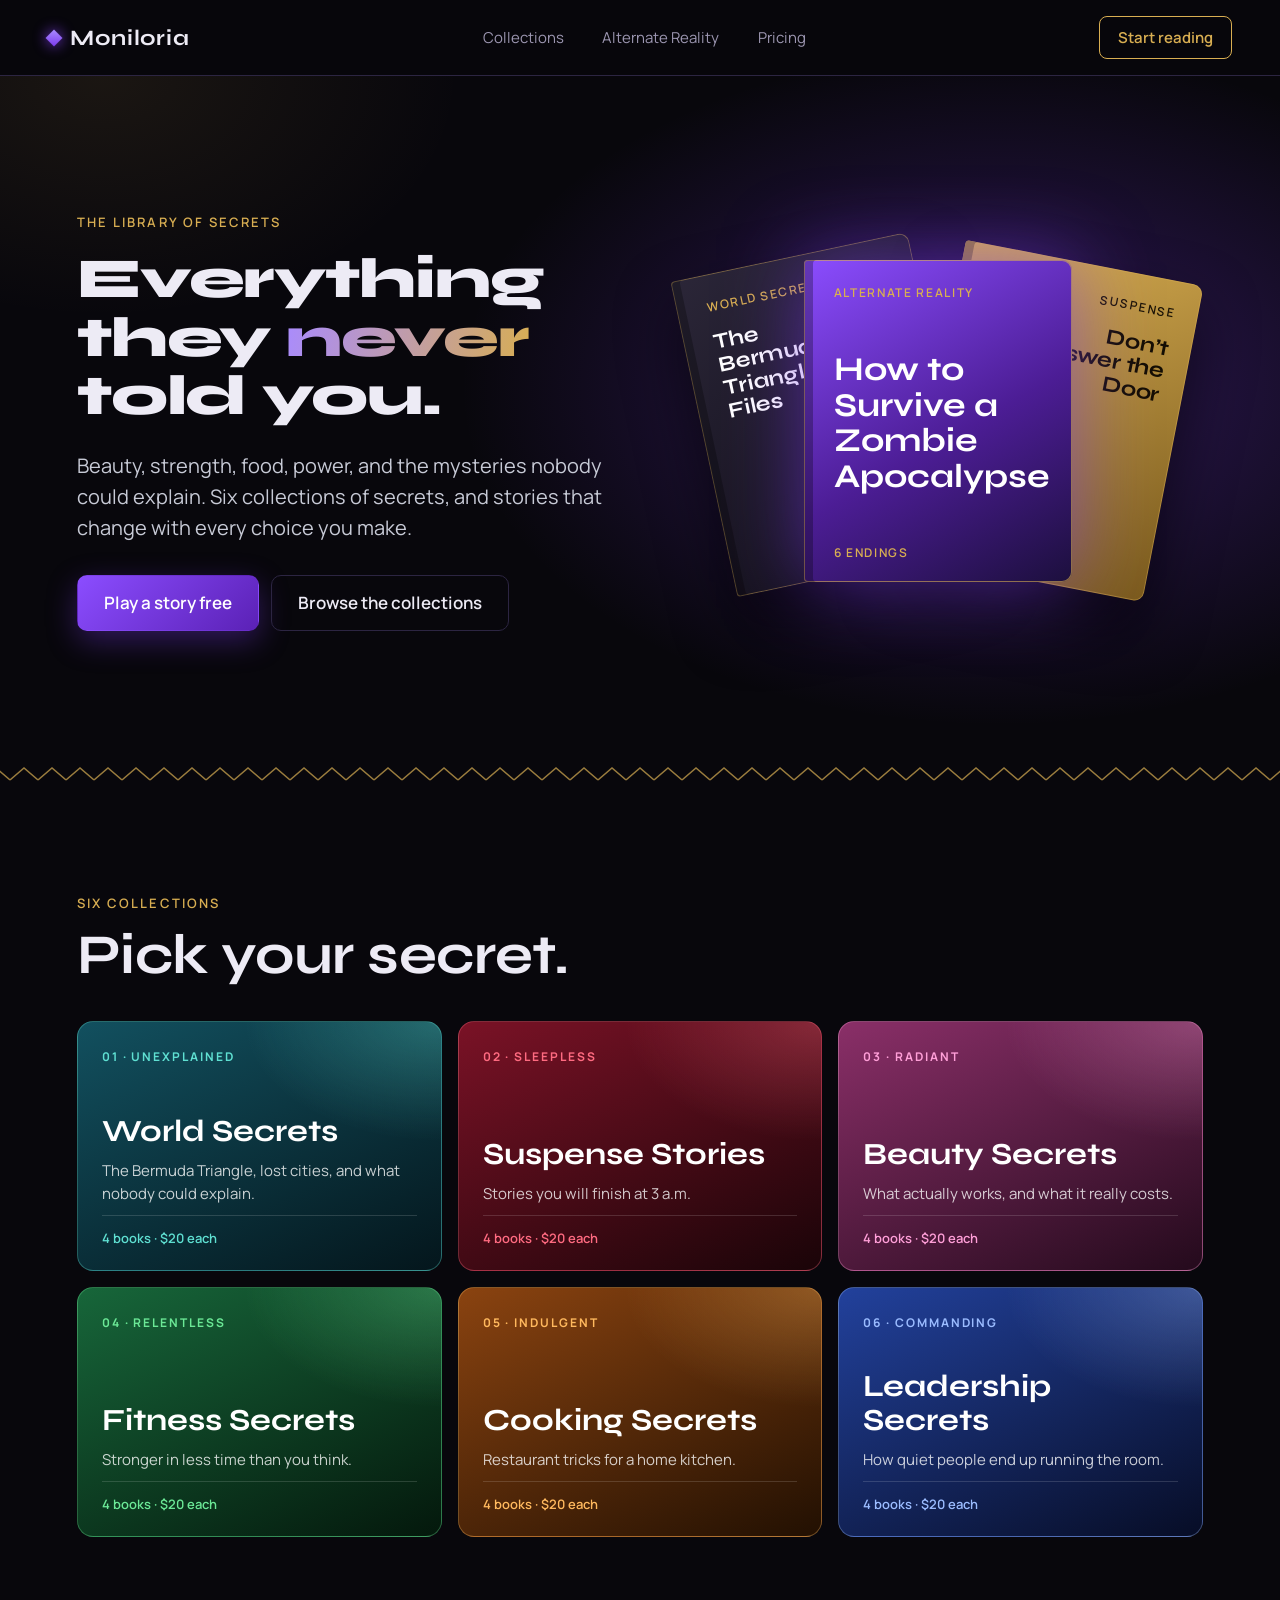
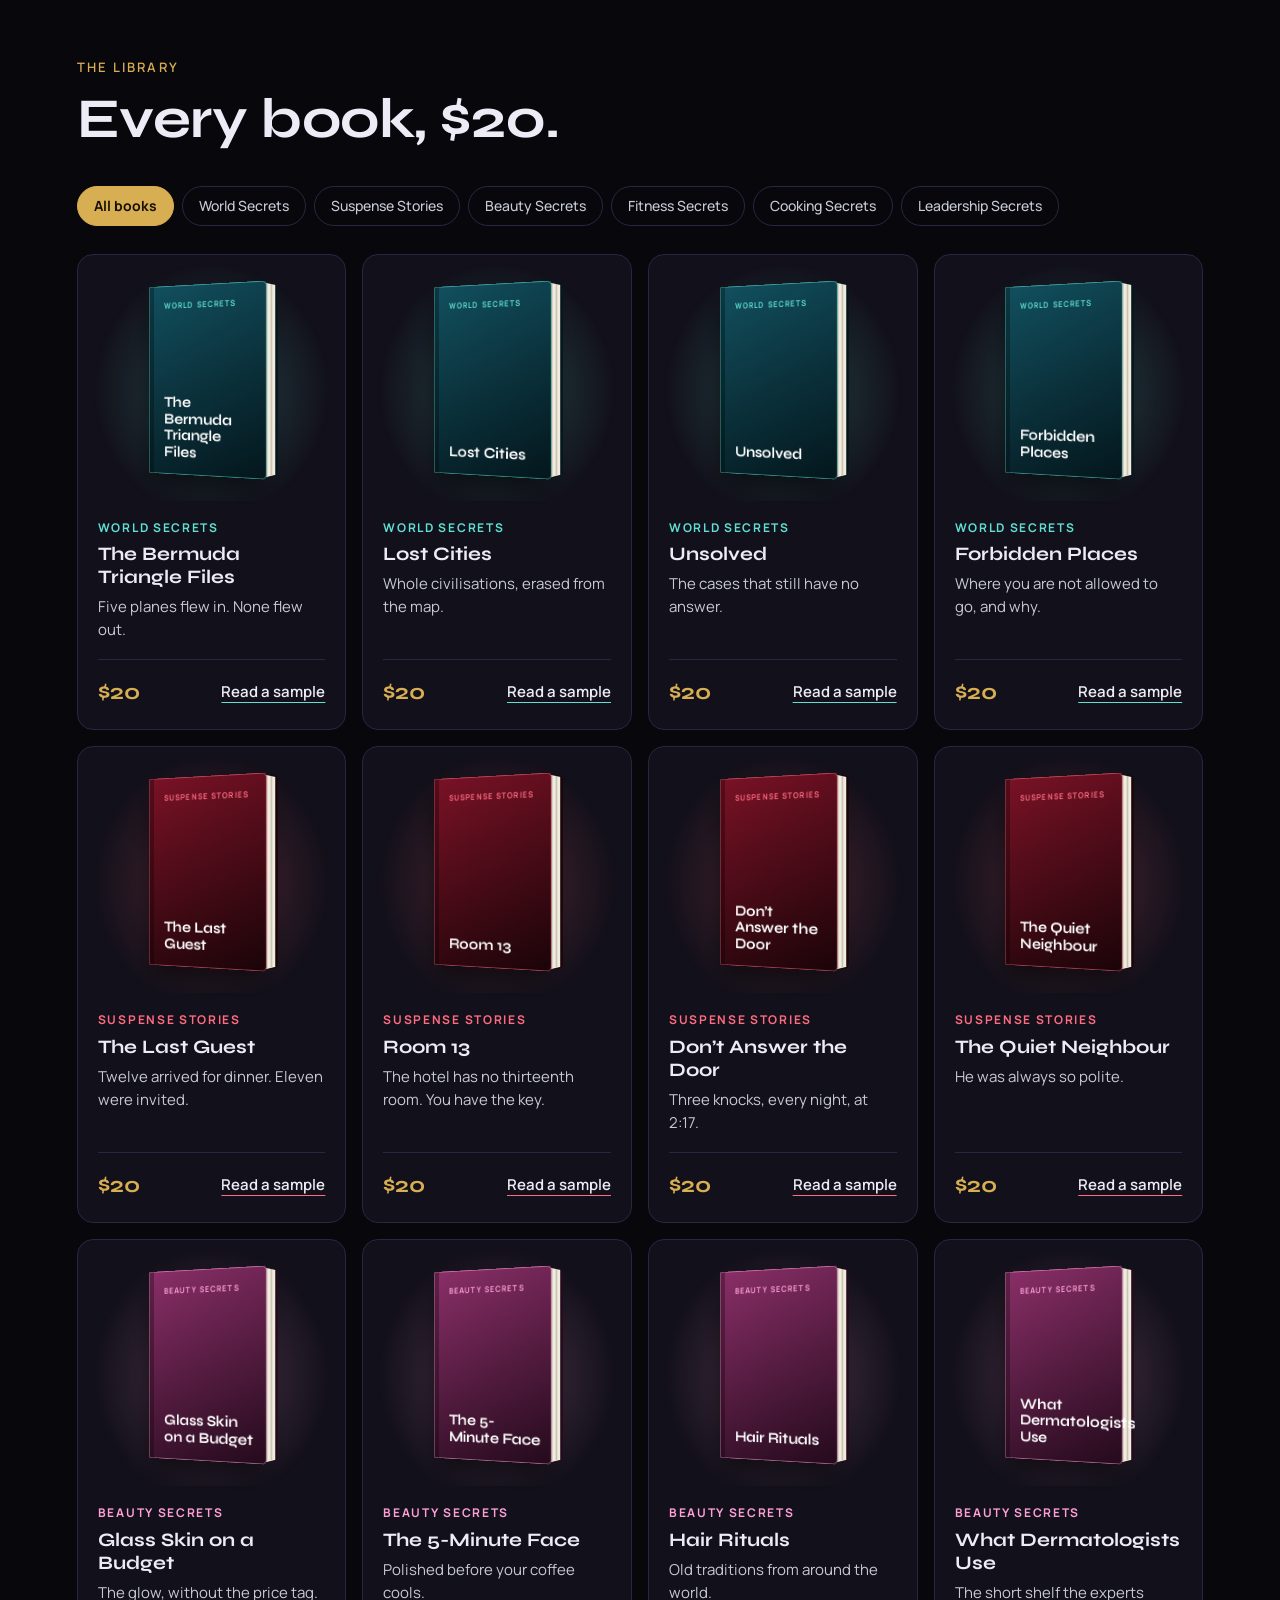
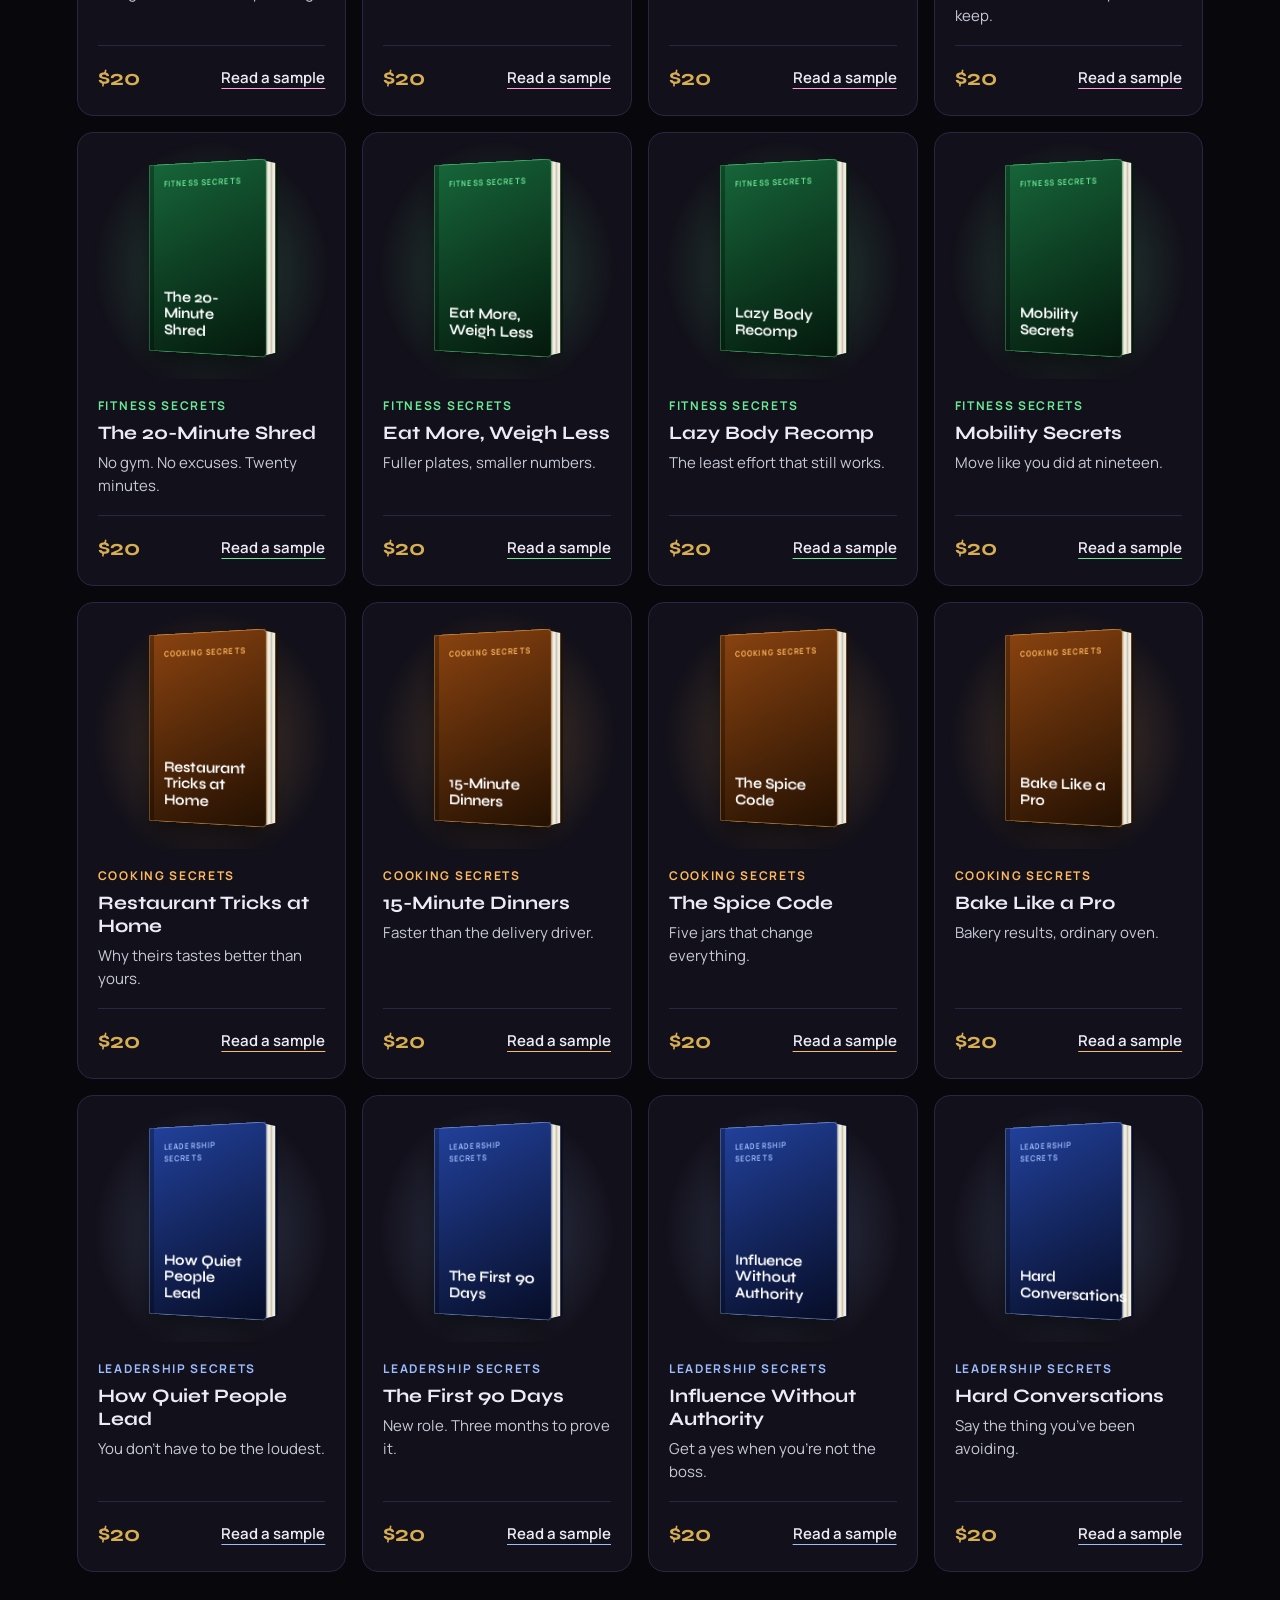
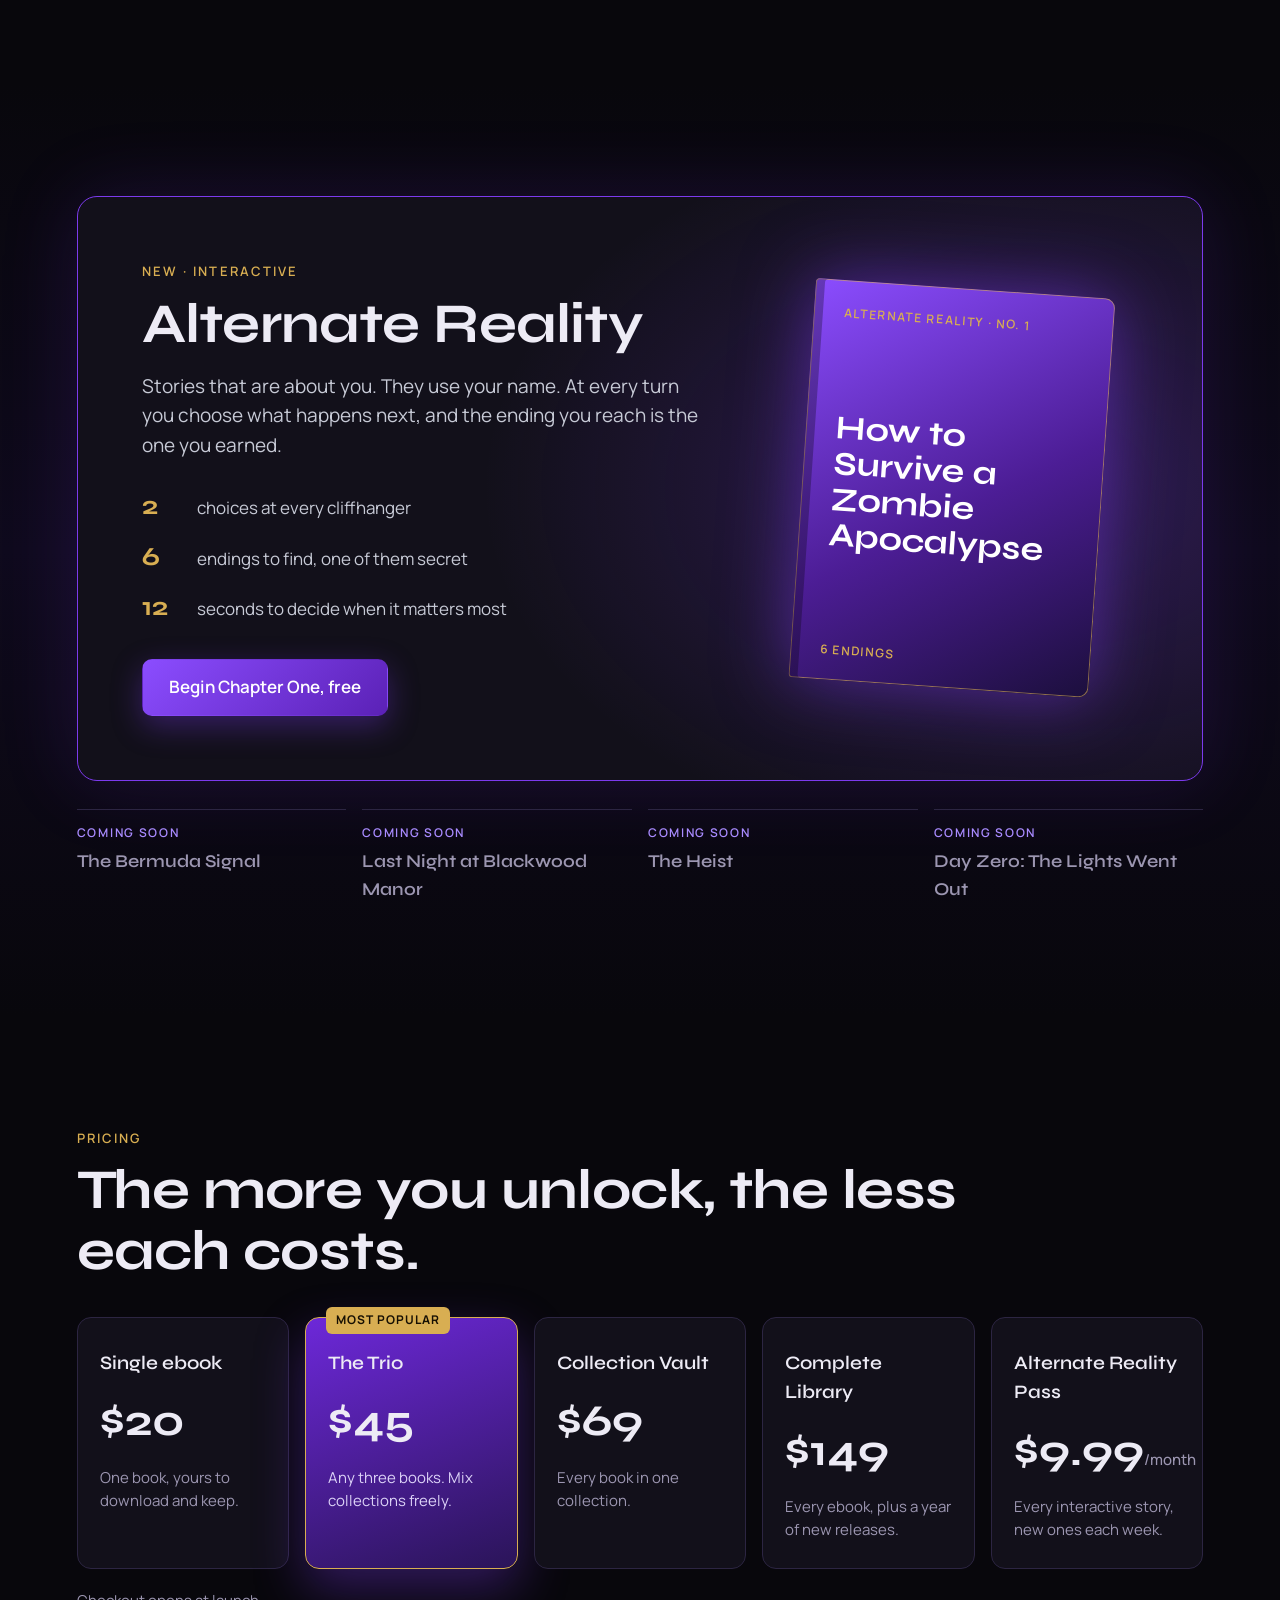
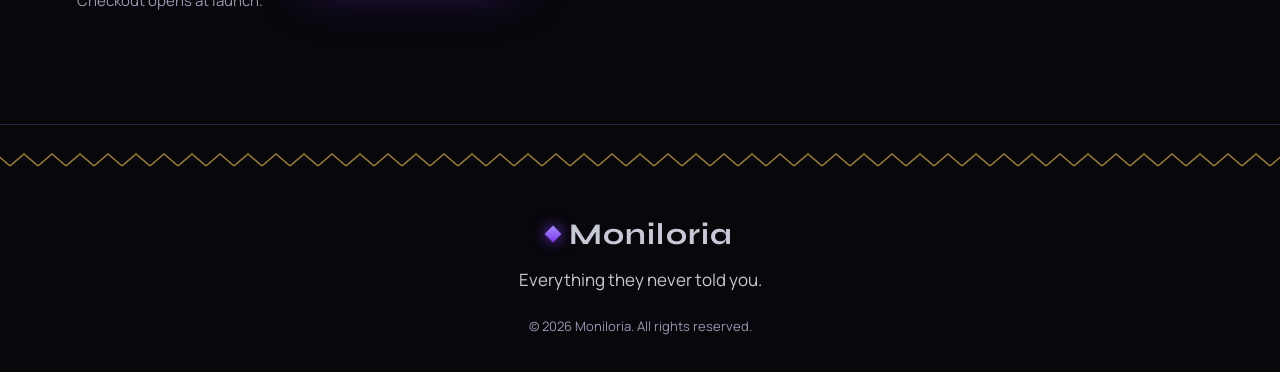
==== commit e062b763: "Add collection tiles and a book grid with 3D covers and samples Six collection tiles, each with its " ====
--- a/index.html
+++ b/index.html
@@ -34,8 +34,8 @@
           <p class="eyebrow">The library of secrets</p>
           <h1>Everything they <em>never</em> told you.</h1>
           <p class="hero-lede">
-            Beauty, strength, food, power, and the mysteries nobody could explain. Seven
-            collections, and stories that change with every choice you make.
+            Beauty, strength, food, power, and the mysteries nobody could explain. Six
+            collections of secrets, and stories that change with every choice you make.
           </p>
           <div class="hero-actions">
             <a class="button primary" href="story.html">Play a story free</a>
@@ -64,10 +64,19 @@
 
       <section class="collections" id="collections">
         <div class="section-head">
-          <p class="eyebrow">Seven collections</p>
+          <p class="eyebrow">Six collections</p>
           <h2>Pick your secret.</h2>
         </div>
-        <ul class="collection-grid" id="collection-grid"></ul>
+        <ul class="tile-grid" id="collection-tiles"></ul>
+      </section>
+
+      <section class="books" id="books">
+        <div class="section-head">
+          <p class="eyebrow">The library</p>
+          <h2>Every book, $20.</h2>
+        </div>
+        <div class="chips" id="book-filters" role="group" aria-label="Filter by collection"></div>
+        <ul class="book-grid" id="book-grid"></ul>
       </section>
 
       <section class="ar" id="alternate-reality">
@@ -139,6 +148,15 @@
       </section>
     </main>
 
+    <dialog class="sample" id="sample" aria-labelledby="sample-title">
+      <p class="eyebrow" id="sample-collection"></p>
+      <h2 id="sample-title"></h2>
+      <p class="sample-label">From the first page</p>
+      <p class="sample-text" id="sample-text"></p>
+      <p class="sample-note">The full first chapter will be free to read at launch.</p>
+      <button class="button ghost" id="sample-close" type="button">Close</button>
+    </dialog>
+
     <footer class="footer">
       <div class="band" aria-hidden="true"></div>
       <div class="footer-inner">
--- a/css/styles.css
+++ b/css/styles.css
@@ -158,28 +158,116 @@
 }
 .collections, .pricing, .ar { padding: clamp(64px, 9vw, 112px) clamp(16px, 6vw, 96px); }
 
-/* ---------- collections ---------- */
-.collection-grid { display: grid; grid-template-columns: repeat(auto-fill, minmax(250px, 1fr)); gap: 16px; }
-.collection {
-  position: relative;
-  background: var(--surface); border: 1px solid var(--line); border-radius: 14px;
-  padding: 26px 24px 24px; overflow: hidden;
-  transition: transform 0.2s ease, border-color 0.2s ease;
-}
-.collection::before {
-  content: ""; position: absolute; inset: 0 0 auto 0; height: 3px;
-  background: linear-gradient(90deg, var(--purple), var(--gold));
-  opacity: 0; transition: opacity 0.2s ease;
-}
-.collection:hover { transform: translateY(-4px); border-color: var(--purple); }
-.collection:hover::before, .collection-live::before { opacity: 1; }
-.collection-live { background: linear-gradient(160deg, #24124d, var(--surface) 70%); border-color: var(--purple); }
-.collection-number { font-family: var(--display); font-size: 14px; font-weight: 600; color: var(--gold); letter-spacing: 0.1em; }
-.collection h3 { font-family: var(--display); font-weight: 700; font-size: 25px; margin: 10px 0 8px; }
-.collection-hook { color: var(--silver); font-size: 15px; }
-.collection-titles { margin-top: 18px; padding-top: 14px; border-top: 1px solid var(--line); }
-.collection-titles li { font-size: 14px; color: var(--muted); padding: 3px 0; }
-.collection-link { display: inline-block; margin-top: 16px; color: var(--purple-bright); font-weight: 600; text-underline-offset: 4px; }
+/* ---------- collection tiles ---------- */
+.books { padding: 0 clamp(16px, 6vw, 96px) clamp(64px, 9vw, 112px); }
+.tile-grid { display: grid; grid-template-columns: repeat(3, minmax(0, 1fr)); gap: 16px; }
+.tile {
+  display: flex; flex-direction: column; align-items: flex-start; gap: 10px;
+  width: 100%; height: 100%; min-height: 250px;
+  padding: 26px 24px 22px; text-align: left;
+  color: #fff; border-radius: 16px;
+  border: 1px solid color-mix(in srgb, var(--accent) 35%, transparent);
+  background:
+    radial-gradient(90% 80% at 100% 0%, color-mix(in srgb, var(--accent) 30%, transparent), transparent 60%),
+    linear-gradient(155deg, var(--from), var(--to));
+  transition: transform 0.2s ease, box-shadow 0.2s ease, border-color 0.2s ease;
+}
+.tile:hover {
+  transform: translateY(-5px); border-color: var(--accent);
+  box-shadow: 0 18px 50px color-mix(in srgb, var(--accent) 28%, transparent);
+}
+.tile-top { font-size: 12px; font-weight: 700; letter-spacing: 0.16em; text-transform: uppercase; color: var(--accent); }
+.tile-name { font-family: var(--display); font-weight: 700; font-size: clamp(24px, 2.4vw, 32px); line-height: 1.1; margin-top: auto; }
+.tile-hook { font-size: 15px; color: rgba(255, 255, 255, 0.78); }
+.tile-foot { font-size: 13px; font-weight: 600; color: var(--accent); padding-top: 12px; border-top: 1px solid rgba(255, 255, 255, 0.14); width: 100%; }
+
+/* ---------- book cards ---------- */
+.chips { display: flex; flex-wrap: wrap; gap: 8px; margin-bottom: 28px; }
+.chip {
+  padding: 8px 16px; border-radius: 999px;
+  border: 1px solid var(--line); background: transparent; color: var(--silver);
+  font-size: 14px; font-weight: 500;
+}
+.chip:hover { border-color: var(--purple-bright); }
+.chip.on { background: var(--gold); border-color: var(--gold); color: #171003; font-weight: 700; }
+
+.book-grid { display: grid; grid-template-columns: repeat(auto-fill, minmax(220px, 1fr)); gap: 16px; }
+.book-card {
+  display: flex; flex-direction: column;
+  background: var(--surface); border: 1px solid var(--line); border-radius: 16px;
+  padding: 0 20px 20px; overflow: hidden;
+  transition: border-color 0.2s ease, transform 0.2s ease;
+}
+.book-card[hidden] { display: none; }
+.book-card:hover { border-color: var(--accent); transform: translateY(-4px); }
+
+.book3d {
+  display: flex; justify-content: center;
+  margin: 0 -20px 18px; padding: 30px 0 26px;
+  perspective: 900px;
+  background: radial-gradient(60% 70% at 50% 55%, color-mix(in srgb, var(--accent) 26%, transparent), transparent 75%);
+}
+.book3d-body {
+  position: relative; width: 132px; height: 190px;
+  transform-style: preserve-3d; transform: rotateY(-28deg);
+  transition: transform 0.45s ease;
+}
+.book-card:hover .book3d-body { transform: rotateY(-8deg); }
+.book3d-face {
+  position: absolute; inset: 0;
+  display: flex; flex-direction: column; justify-content: space-between;
+  padding: 14px 12px 14px 18px;
+  transform: translateZ(13px);
+  border-radius: 2px 5px 5px 2px;
+  background: linear-gradient(155deg, var(--from), var(--to));
+  box-shadow: inset 6px 0 0 rgba(0, 0, 0, 0.3), inset 0 0 0 1px color-mix(in srgb, var(--accent) 55%, transparent);
+  color: #fff;
+}
+.book3d-body::before { /* page edges */
+  content: ""; position: absolute; top: 2px; left: 0;
+  width: 24px; height: calc(100% - 4px);
+  transform: translateX(118px) rotateY(90deg);
+  background: repeating-linear-gradient(90deg, #f1ece0 0 2px, #c9c2b0 2px 3px);
+}
+.book3d-body::after { /* back cover and shadow */
+  content: ""; position: absolute; inset: 0;
+  transform: translateZ(-13px);
+  border-radius: 2px 5px 5px 2px;
+  background: var(--to);
+  box-shadow: -14px 12px 28px rgba(0, 0, 0, 0.6);
+}
+.book3d-kicker { font-size: 8px; font-weight: 700; letter-spacing: 0.14em; text-transform: uppercase; color: var(--accent); }
+.book3d-title { font-family: var(--display); font-weight: 700; font-size: 15px; line-height: 1.12; }
+
+.book-collection { font-size: 12px; font-weight: 700; letter-spacing: 0.14em; text-transform: uppercase; color: var(--accent); }
+.book-title { font-family: var(--display); font-weight: 700; font-size: 19px; line-height: 1.2; margin: 6px 0; }
+.book-hook { color: var(--silver); font-size: 15px; margin-bottom: 18px; }
+.book-row {
+  margin-top: auto; padding-top: 14px; border-top: 1px solid var(--line);
+  display: flex; align-items: center; justify-content: space-between; gap: 10px;
+}
+.book-price { font-family: var(--display); font-weight: 700; font-size: 22px; color: var(--gold); }
+.book-sample {
+  background: none; border: 0; padding: 6px 0;
+  color: var(--text); font-size: 15px; font-weight: 600;
+  text-decoration: underline; text-decoration-color: var(--accent); text-underline-offset: 5px;
+}
+.book-sample:hover { color: var(--accent); }
+
+/* ---------- sample dialog ---------- */
+.sample {
+  width: min(560px, calc(100vw - 32px));
+  padding: 32px 28px 28px;
+  color: var(--text); border-radius: 18px;
+  border: 1px solid var(--accent);
+  background: radial-gradient(90% 60% at 100% 0%, color-mix(in srgb, var(--accent) 22%, transparent), transparent 65%), var(--surface);
+}
+.sample::backdrop { background: rgba(4, 3, 8, 0.78); backdrop-filter: blur(4px); }
+.sample .eyebrow { color: var(--accent); }
+.sample h2 { font-family: var(--display); font-weight: 700; font-size: clamp(26px, 4vw, 34px); line-height: 1.1; margin: 10px 0 22px; }
+.sample-label { font-size: 12px; font-weight: 700; letter-spacing: 0.14em; text-transform: uppercase; color: var(--muted); margin-bottom: 10px; }
+.sample-text { font-family: var(--serif); font-size: 21px; line-height: 1.55; }
+.sample-note { margin: 22px 0; font-size: 14px; color: var(--muted); }
 
 /* ---------- alternate reality ---------- */
 .ar { background: linear-gradient(180deg, var(--bg), #0f0a1d 50%, var(--bg)); }
@@ -340,6 +428,12 @@
   .hero { grid-template-columns: minmax(0, 1fr); }
   .stack { height: 340px; }
   .ar-panel { grid-template-columns: minmax(0, 1fr); }
+  .tile-grid { grid-template-columns: minmax(0, 1fr); }
+  .tile { min-height: 200px; }
+  .book-grid { grid-template-columns: repeat(2, minmax(0, 1fr)); gap: 10px; }
+  .book-card { padding: 0 14px 16px; }
+  .book3d { margin: 0 -14px 14px; }
+  .book-row { flex-direction: column; align-items: flex-start; gap: 2px; }
   .ar-upcoming { grid-template-columns: repeat(2, minmax(0, 1fr)); }
   .choices.two { grid-template-columns: minmax(0, 1fr); }
   .choice { min-height: 72px; }
@@ -350,3 +444,6 @@
   * { animation: none !important; transition: none !important; }
   .scene-text p { opacity: 1; }
 }
+
+section[id] { scroll-margin-top: 90px; }
+.books { padding-top: 8px; }
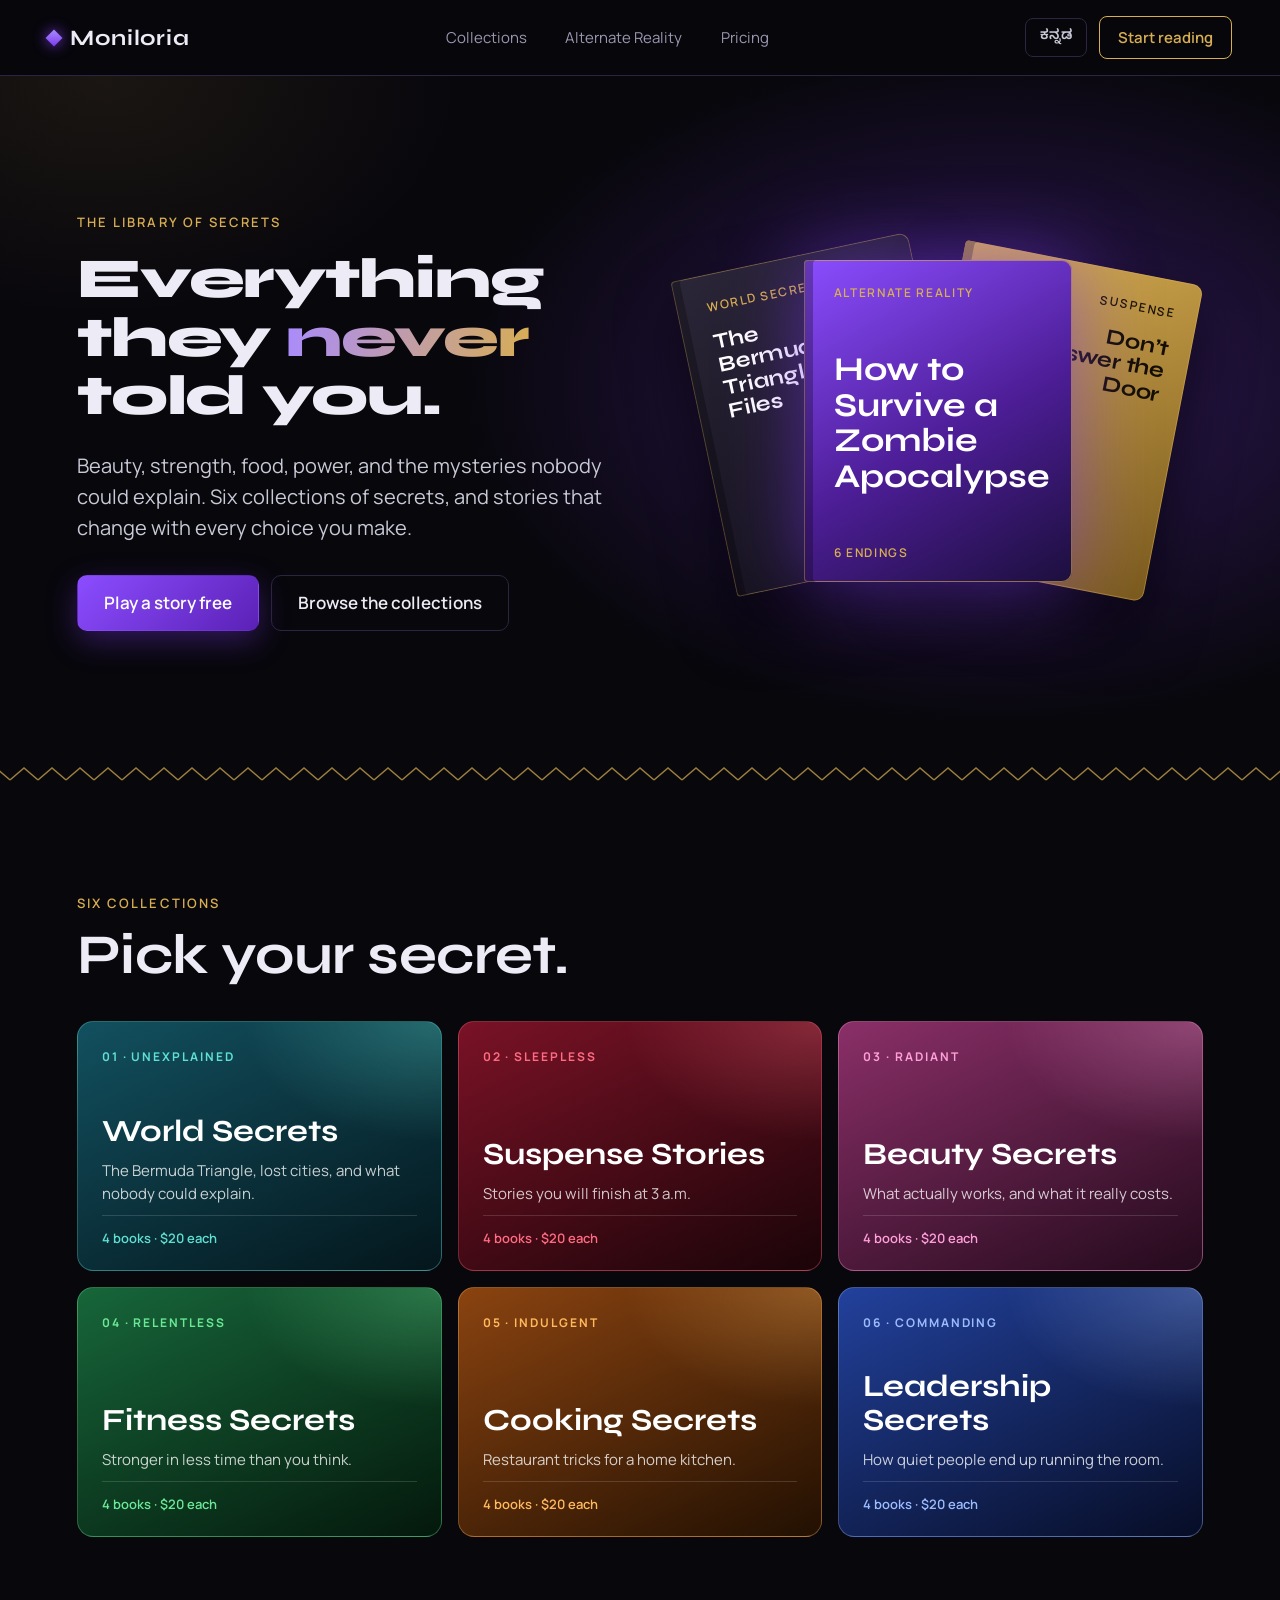
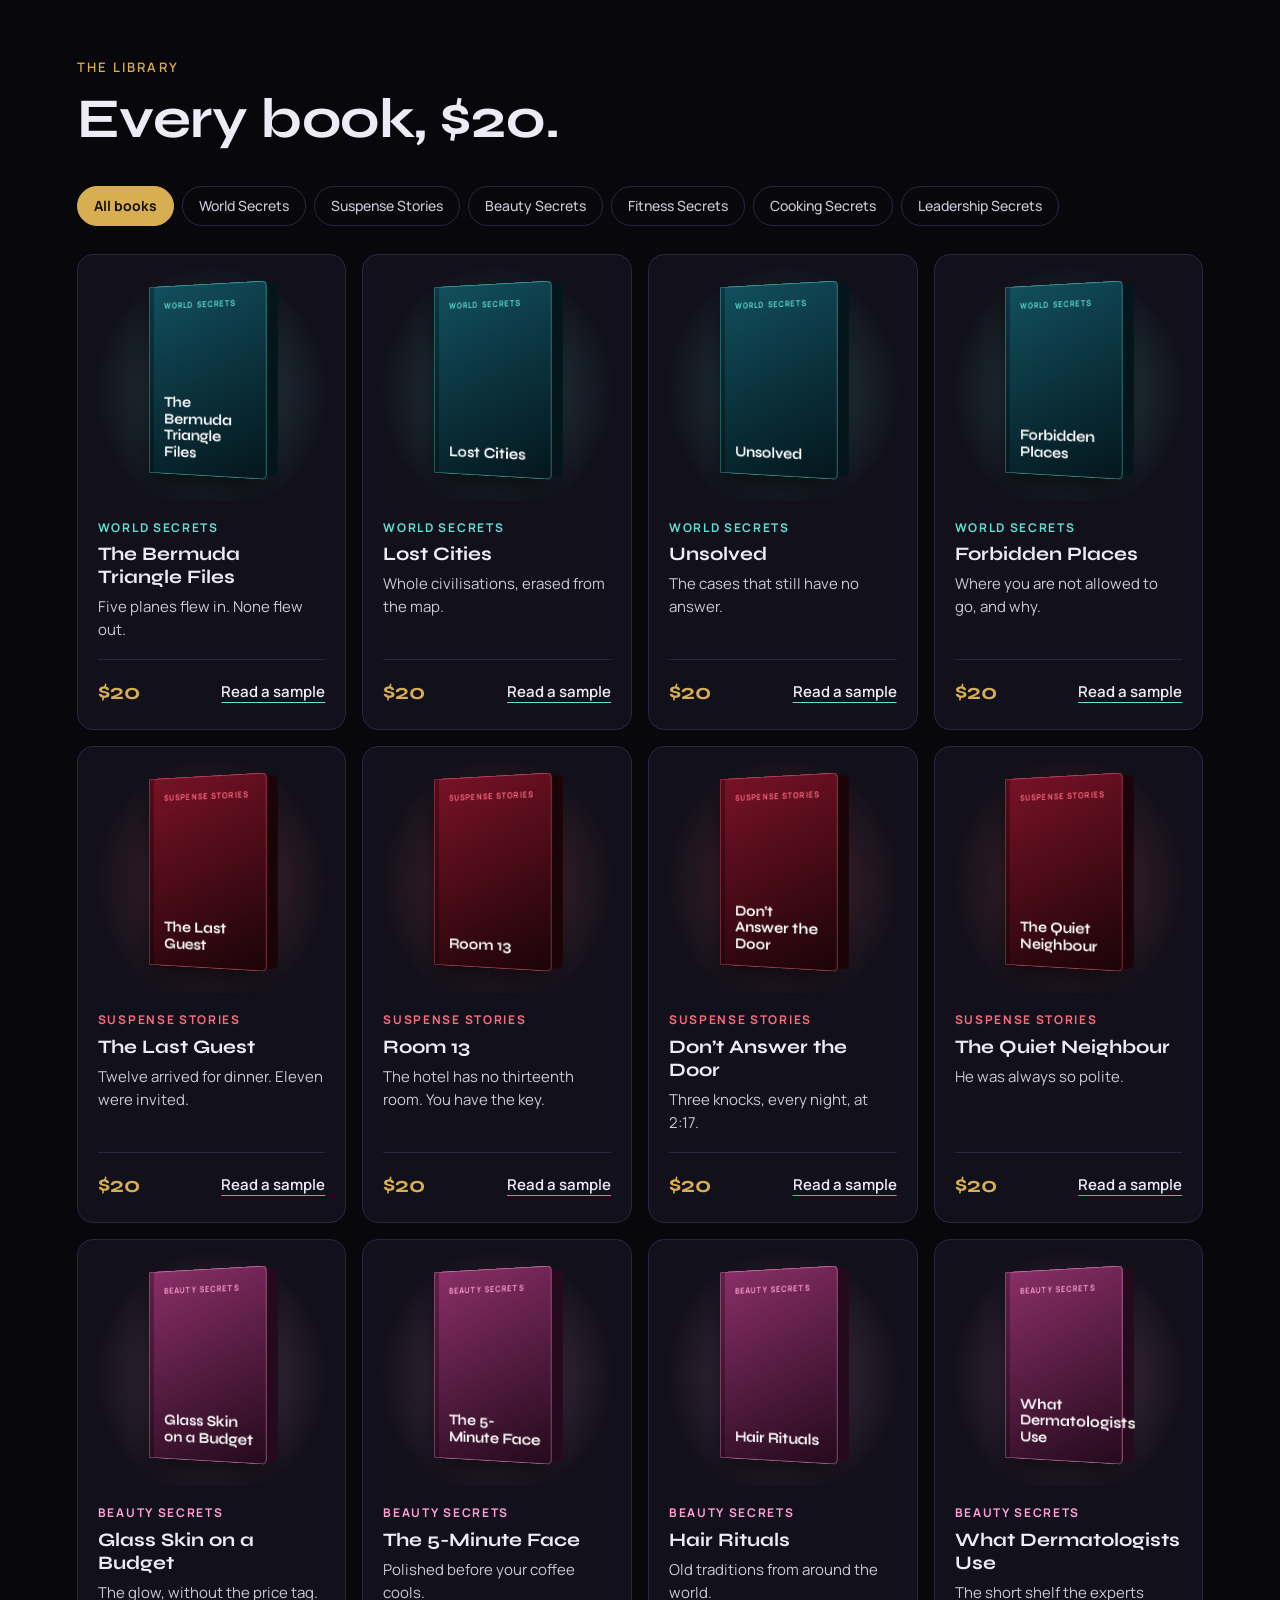
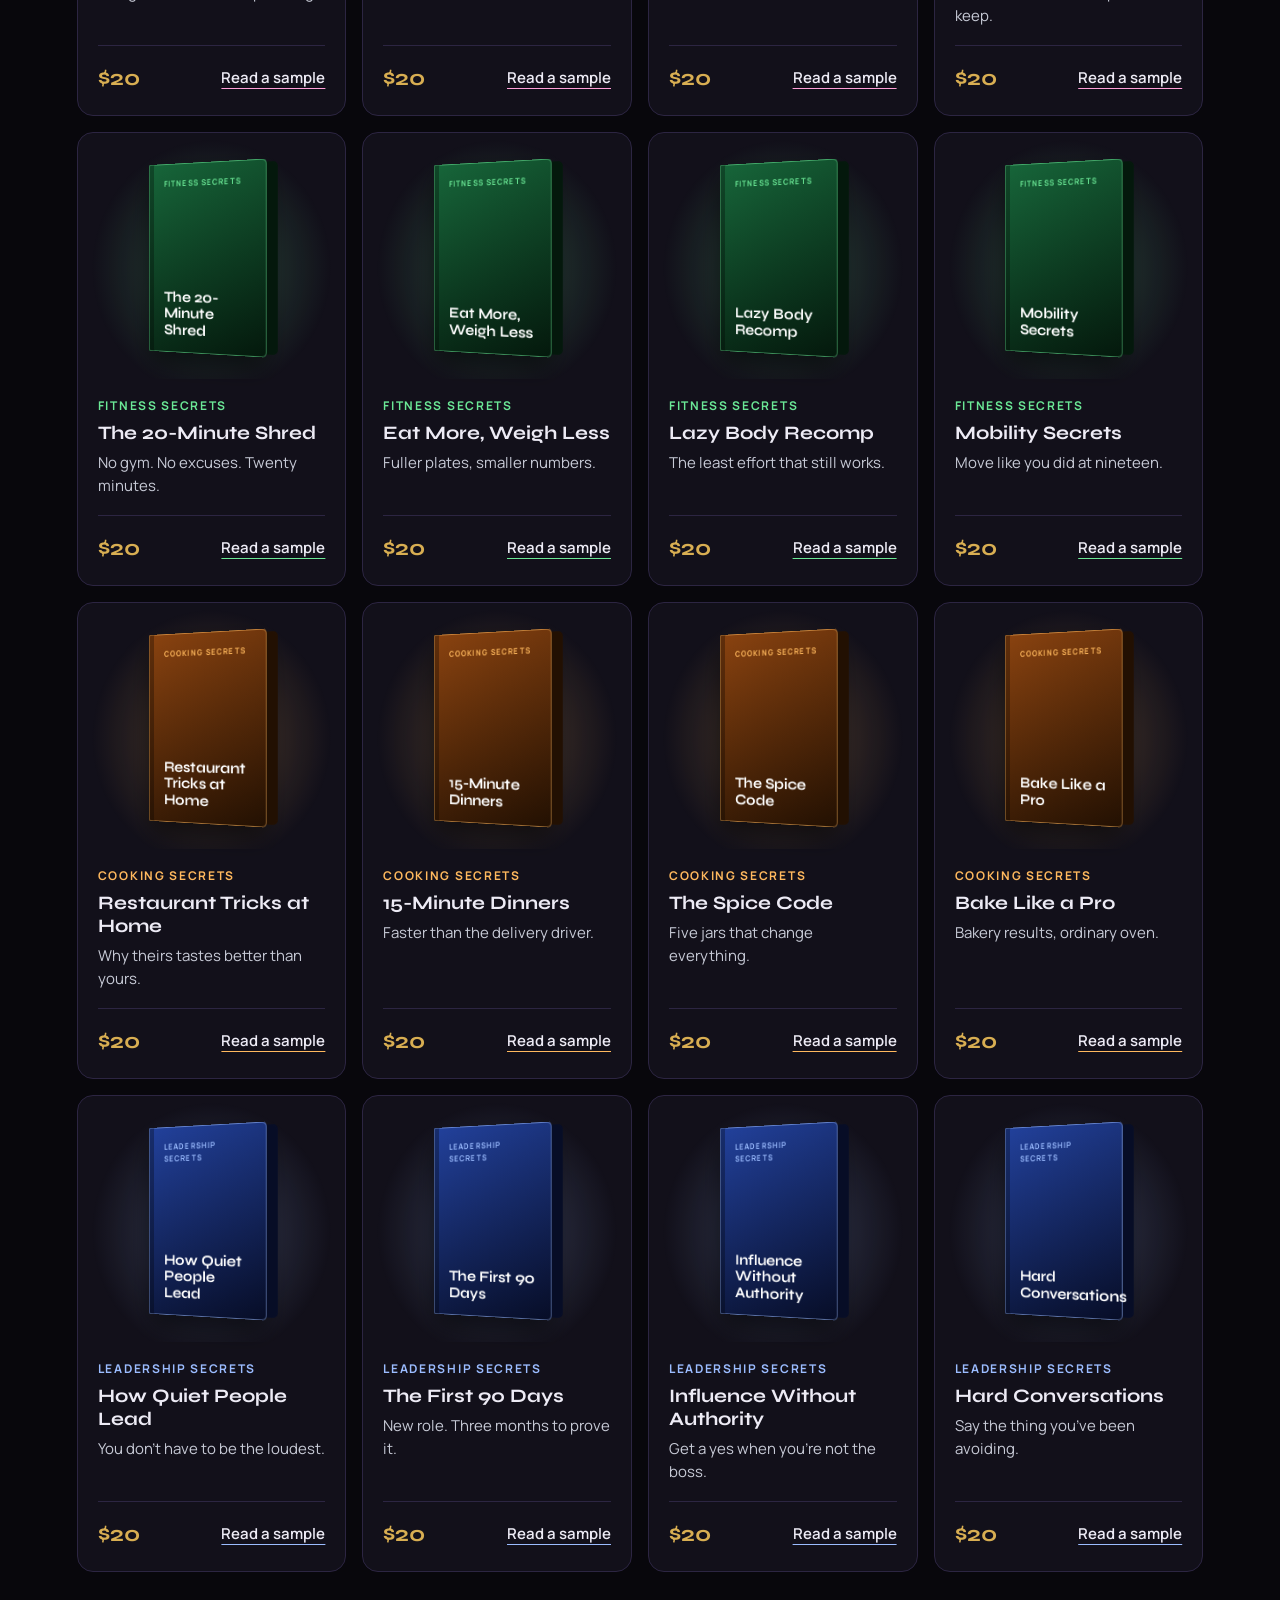
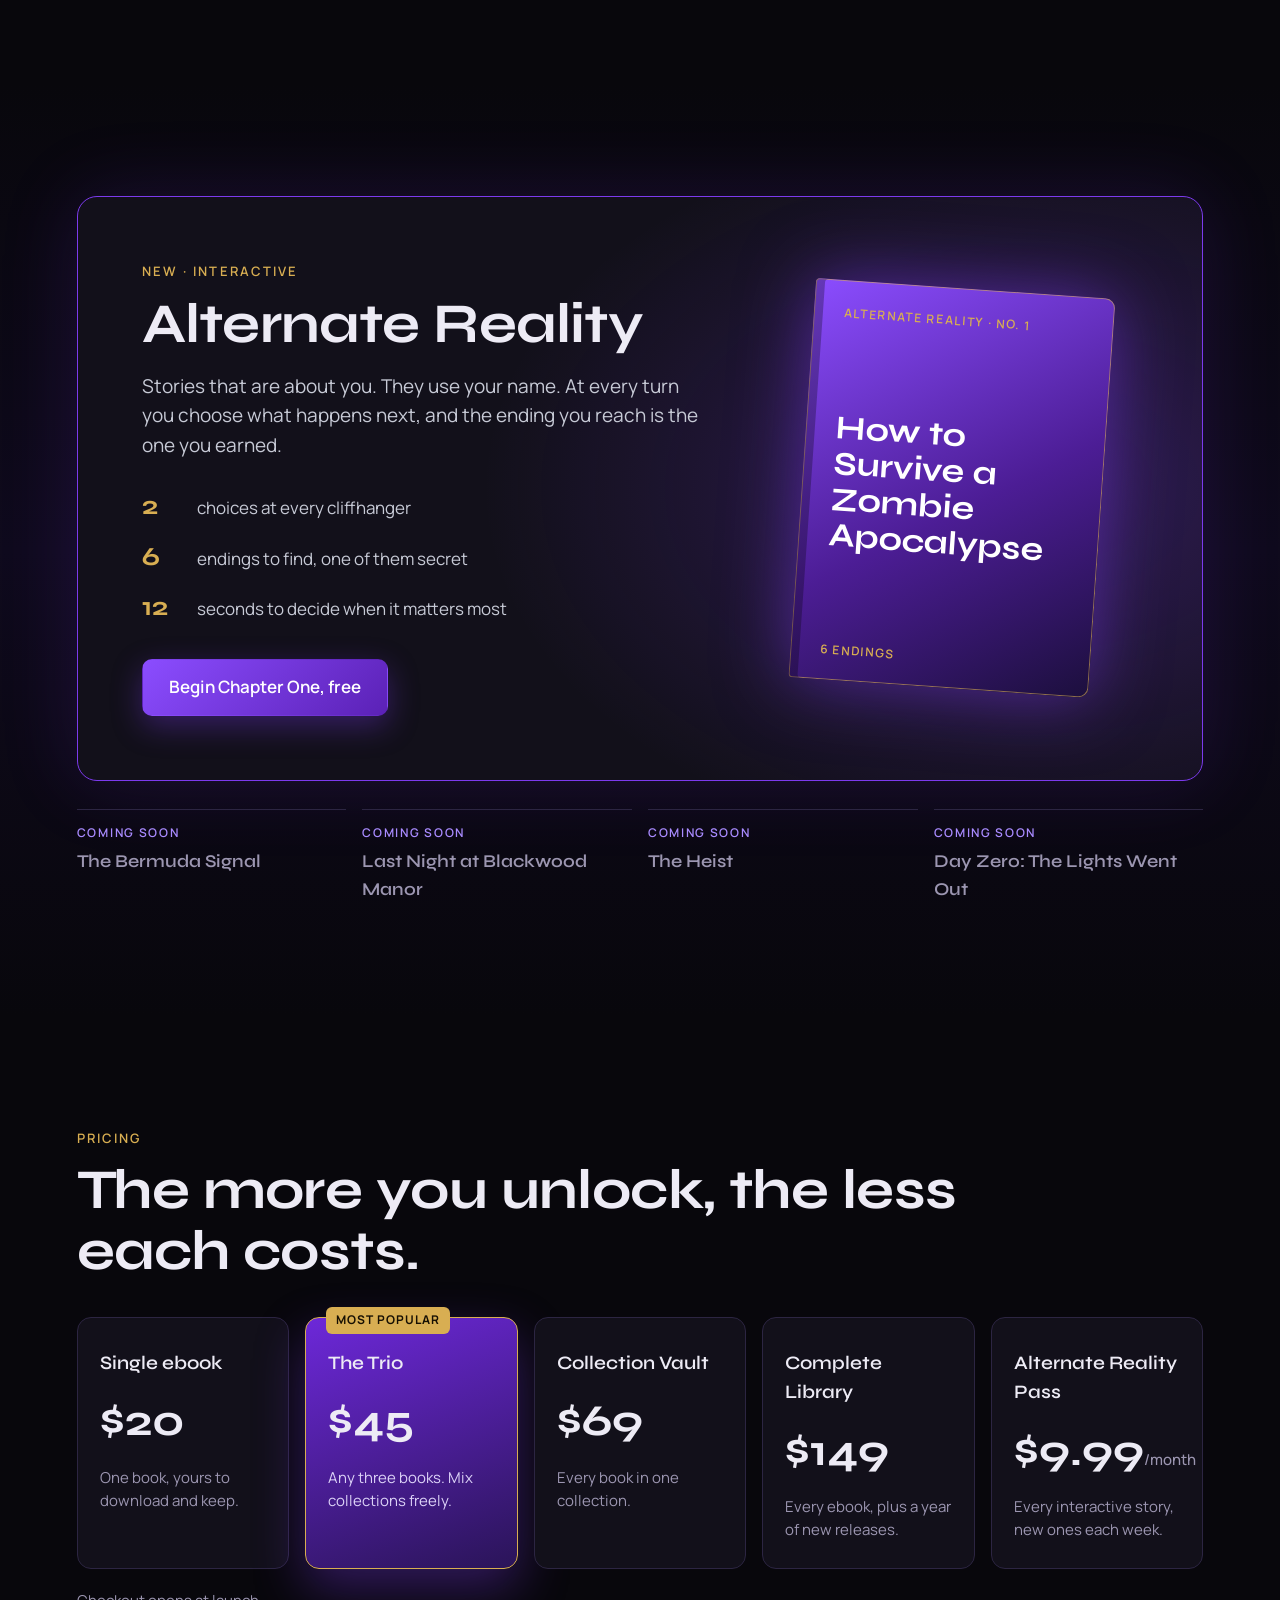
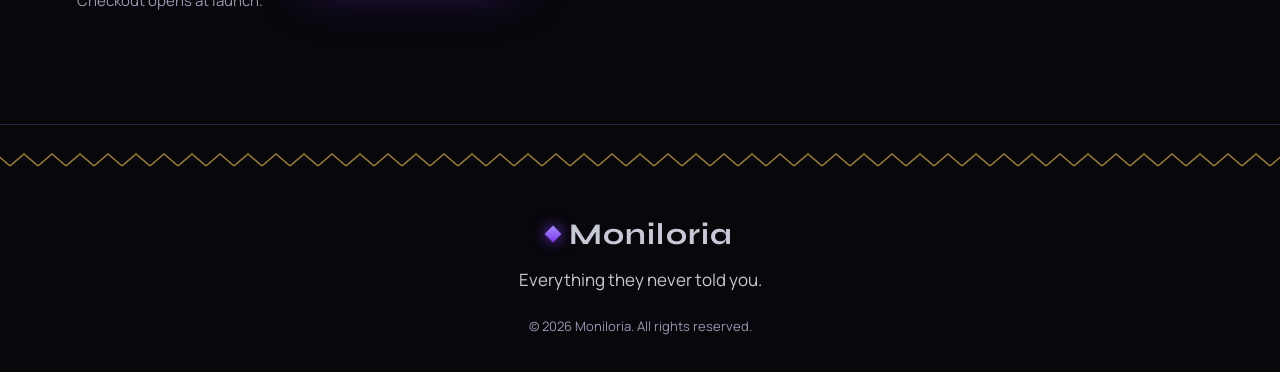
==== commit 60007928: "Add a Kannada version with a language switch The landing page, book catalog, samples and the full zo" ====
--- a/index.html
+++ b/index.html
@@ -1,5 +1,5 @@
 <!doctype html>
-<html lang="en">
+<html lang="en" data-i18n-title="page.title">
   <head>
     <meta charset="UTF-8" />
     <meta name="viewport" content="width=device-width, initial-scale=1.0" />
@@ -12,7 +12,7 @@
     <link rel="preconnect" href="https://fonts.googleapis.com" />
     <link rel="preconnect" href="https://fonts.gstatic.com" crossorigin />
     <link
-      href="https://fonts.googleapis.com/css2?family=Manrope:wght@400;500;600&family=Newsreader:ital,wght@0,400;0,500;1,400&family=Syne:wght@500;600;700;800&display=swap"
+      href="https://fonts.googleapis.com/css2?family=Manrope:wght@400;500;600&family=Newsreader:ital,wght@0,400;0,500;1,400&family=Noto+Sans+Kannada:wght@400;500;600;700;800&family=Noto+Serif+Kannada:wght@400;500&family=Syne:wght@500;600;700;800&display=swap"
       rel="stylesheet"
     />
     <link rel="stylesheet" href="css/styles.css" />
@@ -21,41 +21,44 @@
     <header class="nav">
       <a class="wordmark" href="index.html"><span class="gem" aria-hidden="true"></span>Moniloria</a>
       <nav aria-label="Main">
-        <a href="#collections">Collections</a>
-        <a href="#alternate-reality">Alternate Reality</a>
-        <a href="#pricing">Pricing</a>
+        <a href="#collections" data-i18n="nav.collections">Collections</a>
+        <a href="#alternate-reality" data-i18n="nav.ar">Alternate Reality</a>
+        <a href="#pricing" data-i18n="nav.pricing">Pricing</a>
       </nav>
-      <a class="nav-cta" href="story.html">Start reading</a>
+      <div class="nav-end">
+        <button class="lang-toggle" type="button" aria-label="Change language"></button>
+        <a class="nav-cta" href="story.html" data-i18n="nav.cta">Start reading</a>
+      </div>
     </header>
 
     <main>
       <section class="hero">
         <div class="hero-copy">
-          <p class="eyebrow">The library of secrets</p>
-          <h1>Everything they <em>never</em> told you.</h1>
-          <p class="hero-lede">
+          <p class="eyebrow" data-i18n="hero.eyebrow">The library of secrets</p>
+          <h1 data-i18n-html="hero.h1">Everything they <em>never</em> told you.</h1>
+          <p class="hero-lede" data-i18n="hero.lede">
             Beauty, strength, food, power, and the mysteries nobody could explain. Six
             collections of secrets, and stories that change with every choice you make.
           </p>
           <div class="hero-actions">
-            <a class="button primary" href="story.html">Play a story free</a>
-            <a class="button ghost" href="#collections">Browse the collections</a>
+            <a class="button primary" href="story.html" data-i18n="hero.play">Play a story free</a>
+            <a class="button ghost" href="#collections" data-i18n="hero.browse">Browse the collections</a>
           </div>
         </div>
 
         <div class="stack" aria-hidden="true">
           <span class="cover cover-back">
-            <span class="cover-kicker">World Secrets</span>
-            <span class="cover-title">The Bermuda Triangle Files</span>
+            <span class="cover-kicker" data-i18n="stack.world">World Secrets</span>
+            <span class="cover-title" data-i18n="stack.worldTitle">The Bermuda Triangle Files</span>
           </span>
           <span class="cover cover-mid">
-            <span class="cover-kicker">Suspense</span>
-            <span class="cover-title">Don’t Answer the Door</span>
+            <span class="cover-kicker" data-i18n="stack.suspense">Suspense</span>
+            <span class="cover-title" data-i18n="stack.suspenseTitle">Don’t Answer the Door</span>
           </span>
           <span class="cover cover-front">
-            <span class="cover-kicker">Alternate Reality</span>
-            <span class="cover-title">How to Survive a Zombie Apocalypse</span>
-            <span class="cover-foot">6 endings</span>
+            <span class="cover-kicker" data-i18n="stack.ar">Alternate Reality</span>
+            <span class="cover-title" data-i18n="zombie.title">How to Survive a Zombie Apocalypse</span>
+            <span class="cover-foot" data-i18n="zombie.endings">6 endings</span>
           </span>
         </div>
       </section>
@@ -64,16 +67,16 @@
 
       <section class="collections" id="collections">
         <div class="section-head">
-          <p class="eyebrow">Six collections</p>
-          <h2>Pick your secret.</h2>
+          <p class="eyebrow" data-i18n="collections.eyebrow">Six collections</p>
+          <h2 data-i18n="collections.h2">Pick your secret.</h2>
         </div>
         <ul class="tile-grid" id="collection-tiles"></ul>
       </section>
 
       <section class="books" id="books">
         <div class="section-head">
-          <p class="eyebrow">The library</p>
-          <h2>Every book, $20.</h2>
+          <p class="eyebrow" data-i18n="books.eyebrow">The library</p>
+          <h2 data-i18n="books.h2">Every book, $20.</h2>
         </div>
         <div class="chips" id="book-filters" role="group" aria-label="Filter by collection"></div>
         <ul class="book-grid" id="book-grid"></ul>
@@ -82,90 +85,92 @@
       <section class="ar" id="alternate-reality">
         <div class="ar-panel">
           <div class="ar-copy">
-            <p class="eyebrow">New · Interactive</p>
-            <h2>Alternate Reality</h2>
-            <p class="ar-lede">
+            <p class="eyebrow" data-i18n="ar.eyebrow">New · Interactive</p>
+            <h2 data-i18n="ar.h2">Alternate Reality</h2>
+            <p class="ar-lede" data-i18n="ar.lede">
               Stories that are about you. They use your name. At every turn you choose what
               happens next, and the ending you reach is the one you earned.
             </p>
             <ul class="ar-points">
-              <li><strong>2</strong> choices at every cliffhanger</li>
-              <li><strong>6</strong> endings to find, one of them secret</li>
-              <li><strong>12</strong> seconds to decide when it matters most</li>
+              <li><strong>2</strong> <span data-i18n="ar.point1">choices at every cliffhanger</span></li>
+              <li><strong>6</strong> <span data-i18n="ar.point2">endings to find, one of them secret</span></li>
+              <li><strong>12</strong> <span data-i18n="ar.point3">seconds to decide when it matters most</span></li>
             </ul>
-            <a class="button primary" href="story.html">Begin Chapter One, free</a>
+            <a class="button primary" href="story.html" data-i18n="ar.begin">Begin Chapter One, free</a>
           </div>
 
           <a class="cover cover-feature" href="story.html" aria-label="Read How to Survive a Zombie Apocalypse">
-            <span class="cover-kicker">Alternate Reality · No. 1</span>
-            <span class="cover-title">How to Survive a Zombie Apocalypse</span>
-            <span class="cover-foot">6 endings</span>
+            <span class="cover-kicker" data-i18n="ar.coverKicker">Alternate Reality · No. 1</span>
+            <span class="cover-title" data-i18n="zombie.title">How to Survive a Zombie Apocalypse</span>
+            <span class="cover-foot" data-i18n="zombie.endings">6 endings</span>
           </a>
         </div>
 
         <ol class="ar-upcoming">
-          <li><span>Coming soon</span>The Bermuda Signal</li>
-          <li><span>Coming soon</span>Last Night at Blackwood Manor</li>
-          <li><span>Coming soon</span>The Heist</li>
-          <li><span>Coming soon</span>Day Zero: The Lights Went Out</li>
+          <li><span data-i18n="ar.soon">Coming soon</span><b data-i18n="ar.up1">The Bermuda Signal</b></li>
+          <li><span data-i18n="ar.soon">Coming soon</span><b data-i18n="ar.up2">Last Night at Blackwood Manor</b></li>
+          <li><span data-i18n="ar.soon">Coming soon</span><b data-i18n="ar.up3">The Heist</b></li>
+          <li><span data-i18n="ar.soon">Coming soon</span><b data-i18n="ar.up4">Day Zero: The Lights Went Out</b></li>
         </ol>
       </section>
 
       <section class="pricing" id="pricing">
         <div class="section-head">
-          <p class="eyebrow">Pricing</p>
-          <h2>The more you unlock, the less each costs.</h2>
+          <p class="eyebrow" data-i18n="pricing.eyebrow">Pricing</p>
+          <h2 data-i18n="pricing.h2">The more you unlock, the less each costs.</h2>
         </div>
         <ul class="plans">
           <li class="plan">
-            <h3>Single ebook</h3>
+            <h3 data-i18n="plan1.name">Single ebook</h3>
             <p class="price">$20</p>
-            <p>One book, yours to download and keep.</p>
+            <p data-i18n="plan1.text">One book, yours to download and keep.</p>
           </li>
           <li class="plan featured">
-            <span class="badge">Most popular</span>
-            <h3>The Trio</h3>
+            <span class="badge" data-i18n="plan2.badge">Most popular</span>
+            <h3 data-i18n="plan2.name">The Trio</h3>
             <p class="price">$45</p>
-            <p>Any three books. Mix collections freely.</p>
+            <p data-i18n="plan2.text">Any three books. Mix collections freely.</p>
           </li>
           <li class="plan">
-            <h3>Collection Vault</h3>
+            <h3 data-i18n="plan3.name">Collection Vault</h3>
             <p class="price">$69</p>
-            <p>Every book in one collection.</p>
+            <p data-i18n="plan3.text">Every book in one collection.</p>
           </li>
           <li class="plan">
-            <h3>Complete Library</h3>
+            <h3 data-i18n="plan4.name">Complete Library</h3>
             <p class="price">$149</p>
-            <p>Every ebook, plus a year of new releases.</p>
+            <p data-i18n="plan4.text">Every ebook, plus a year of new releases.</p>
           </li>
           <li class="plan">
-            <h3>Alternate Reality Pass</h3>
-            <p class="price">$9.99<small>/month</small></p>
-            <p>Every interactive story, new ones each week.</p>
+            <h3 data-i18n="plan5.name">Alternate Reality Pass</h3>
+            <p class="price">$9.99<small data-i18n="plan5.per">/month</small></p>
+            <p data-i18n="plan5.text">Every interactive story, new ones each week.</p>
           </li>
         </ul>
-        <p class="pricing-note">Checkout opens at launch.</p>
+        <p class="pricing-note" data-i18n="pricing.note">Checkout opens at launch.</p>
       </section>
     </main>
 
     <dialog class="sample" id="sample" aria-labelledby="sample-title">
       <p class="eyebrow" id="sample-collection"></p>
       <h2 id="sample-title"></h2>
-      <p class="sample-label">From the first page</p>
+      <p class="sample-label" data-i18n="sample.label">From the first page</p>
       <p class="sample-text" id="sample-text"></p>
-      <p class="sample-note">The full first chapter will be free to read at launch.</p>
-      <button class="button ghost" id="sample-close" type="button">Close</button>
+      <p class="sample-note" data-i18n="sample.note">The full first chapter will be free to read at launch.</p>
+      <button class="button ghost" id="sample-close" type="button" data-i18n="sample.close">Close</button>
     </dialog>
 
     <footer class="footer">
       <div class="band" aria-hidden="true"></div>
       <div class="footer-inner">
         <a class="wordmark" href="index.html"><span class="gem" aria-hidden="true"></span>Moniloria</a>
-        <p>Everything they never told you.</p>
-        <p class="footer-legal">© 2026 Moniloria. All rights reserved.</p>
+        <p data-i18n="footer.tagline">Everything they never told you.</p>
+        <p class="footer-legal" data-i18n="footer.legal">© 2026 Moniloria. All rights reserved.</p>
       </div>
     </footer>
 
+    <script src="js/i18n.js"></script>
+    <script src="js/catalog.kn.js"></script>
     <script src="js/home.js"></script>
   </body>
 </html>
--- a/css/styles.css
+++ b/css/styles.css
@@ -447,3 +447,36 @@
 
 section[id] { scroll-margin-top: 90px; }
 .books { padding-top: 8px; }
+
+/* ---------- language switch and Kannada ---------- */
+.nav-end { display: flex; align-items: center; gap: 12px; }
+.lang-toggle {
+  padding: 8px 14px; border-radius: 8px;
+  border: 1px solid var(--line); background: transparent; color: var(--silver);
+  font-family: "Noto Sans Kannada", var(--sans); font-size: 14px; font-weight: 600;
+}
+.lang-toggle:hover { border-color: var(--purple-bright); color: var(--text); }
+.wordmark { font-family: "Syne", system-ui, sans-serif; }
+.ar-upcoming b { font-weight: inherit; }
+
+html[lang="kn"] {
+  --display: "Noto Sans Kannada", "Syne", system-ui, sans-serif;
+  --sans: "Noto Sans Kannada", "Manrope", system-ui, sans-serif;
+  --serif: "Noto Serif Kannada", "Newsreader", Georgia, serif;
+}
+/* Kannada letters are taller and have no capitals, so give them more room. */
+html[lang="kn"] :is(h1, h2, h3, .cover-title, .tile-name, .book3d-title, .book-title, .choice, .ending-name, .price) {
+  line-height: 1.4; letter-spacing: 0;
+}
+html[lang="kn"] :is(.eyebrow, .tile-top, .tile-foot, .cover-kicker, .cover-foot, .book-collection, .book3d-kicker,
+  .choice-prompt, .reader-bar-title, .stats dt, .ending-number, .badge, .sample-label, .ar-upcoming span) {
+  letter-spacing: 0.02em;
+}
+html[lang="kn"] .hero h1 { font-size: clamp(32px, 3.9vw, 54px); }
+html[lang="kn"] .scene-text p, html[lang="kn"] .sample-text { line-height: 1.8; font-size: clamp(19px, 2.4vw, 22px); }
+html[lang="kn"] .book3d-title { font-size: 13px; }
+html[lang="kn"] .book3d-kicker { font-size: 9px; }
+
+@media (max-width: 820px) {
+  .reader-bar-title { display: none; }
+}
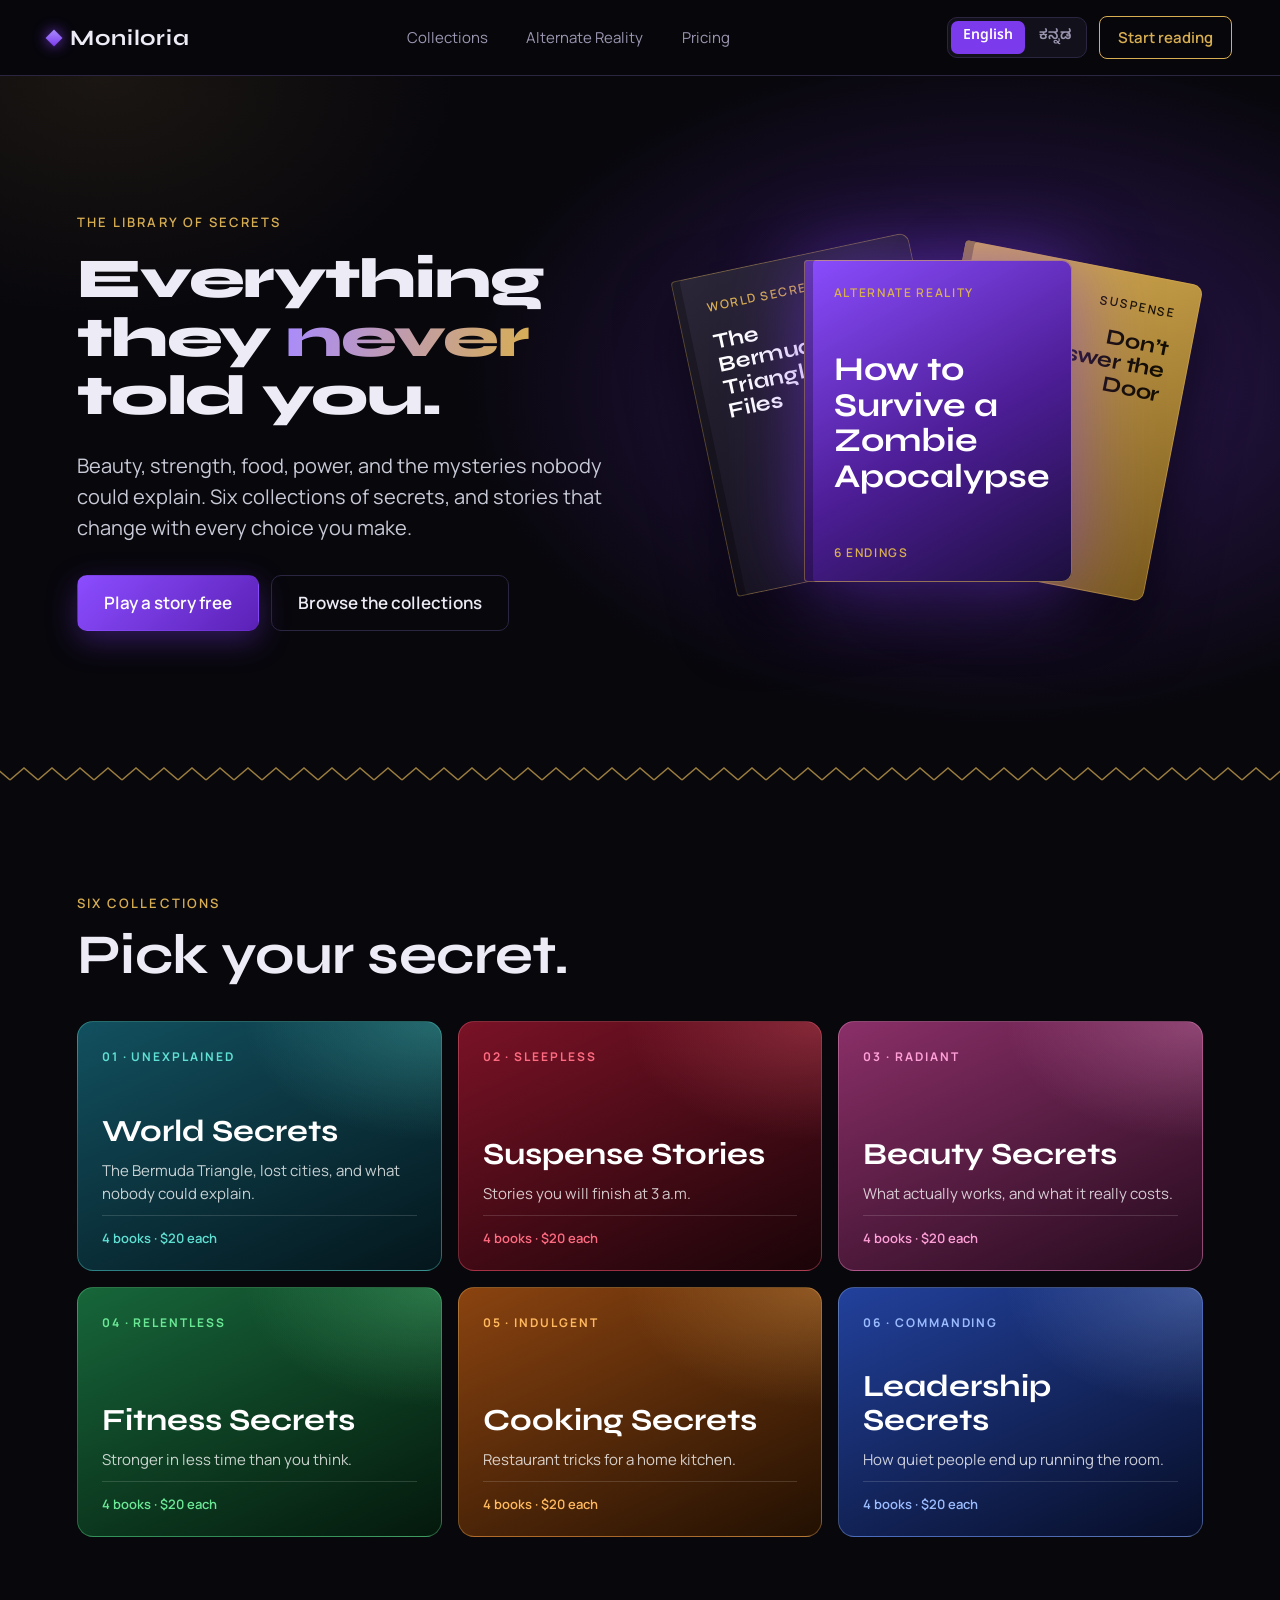
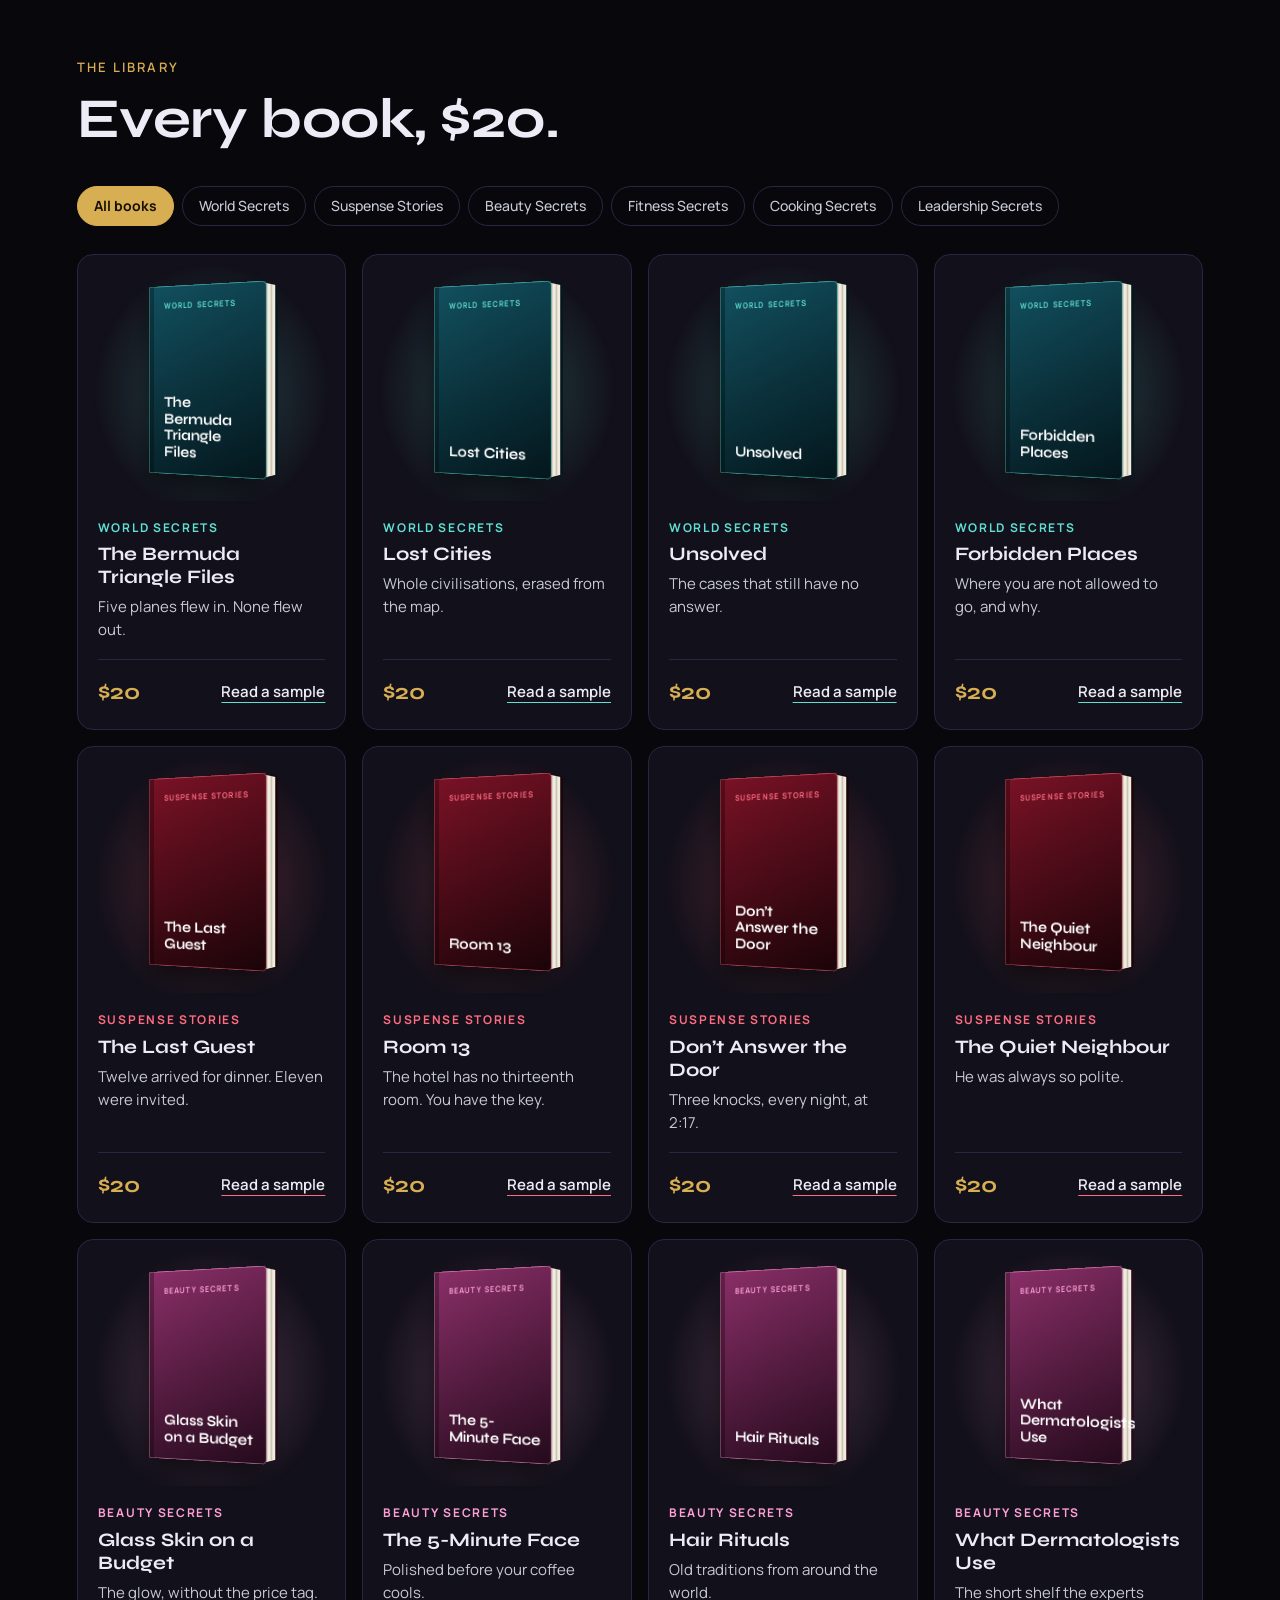
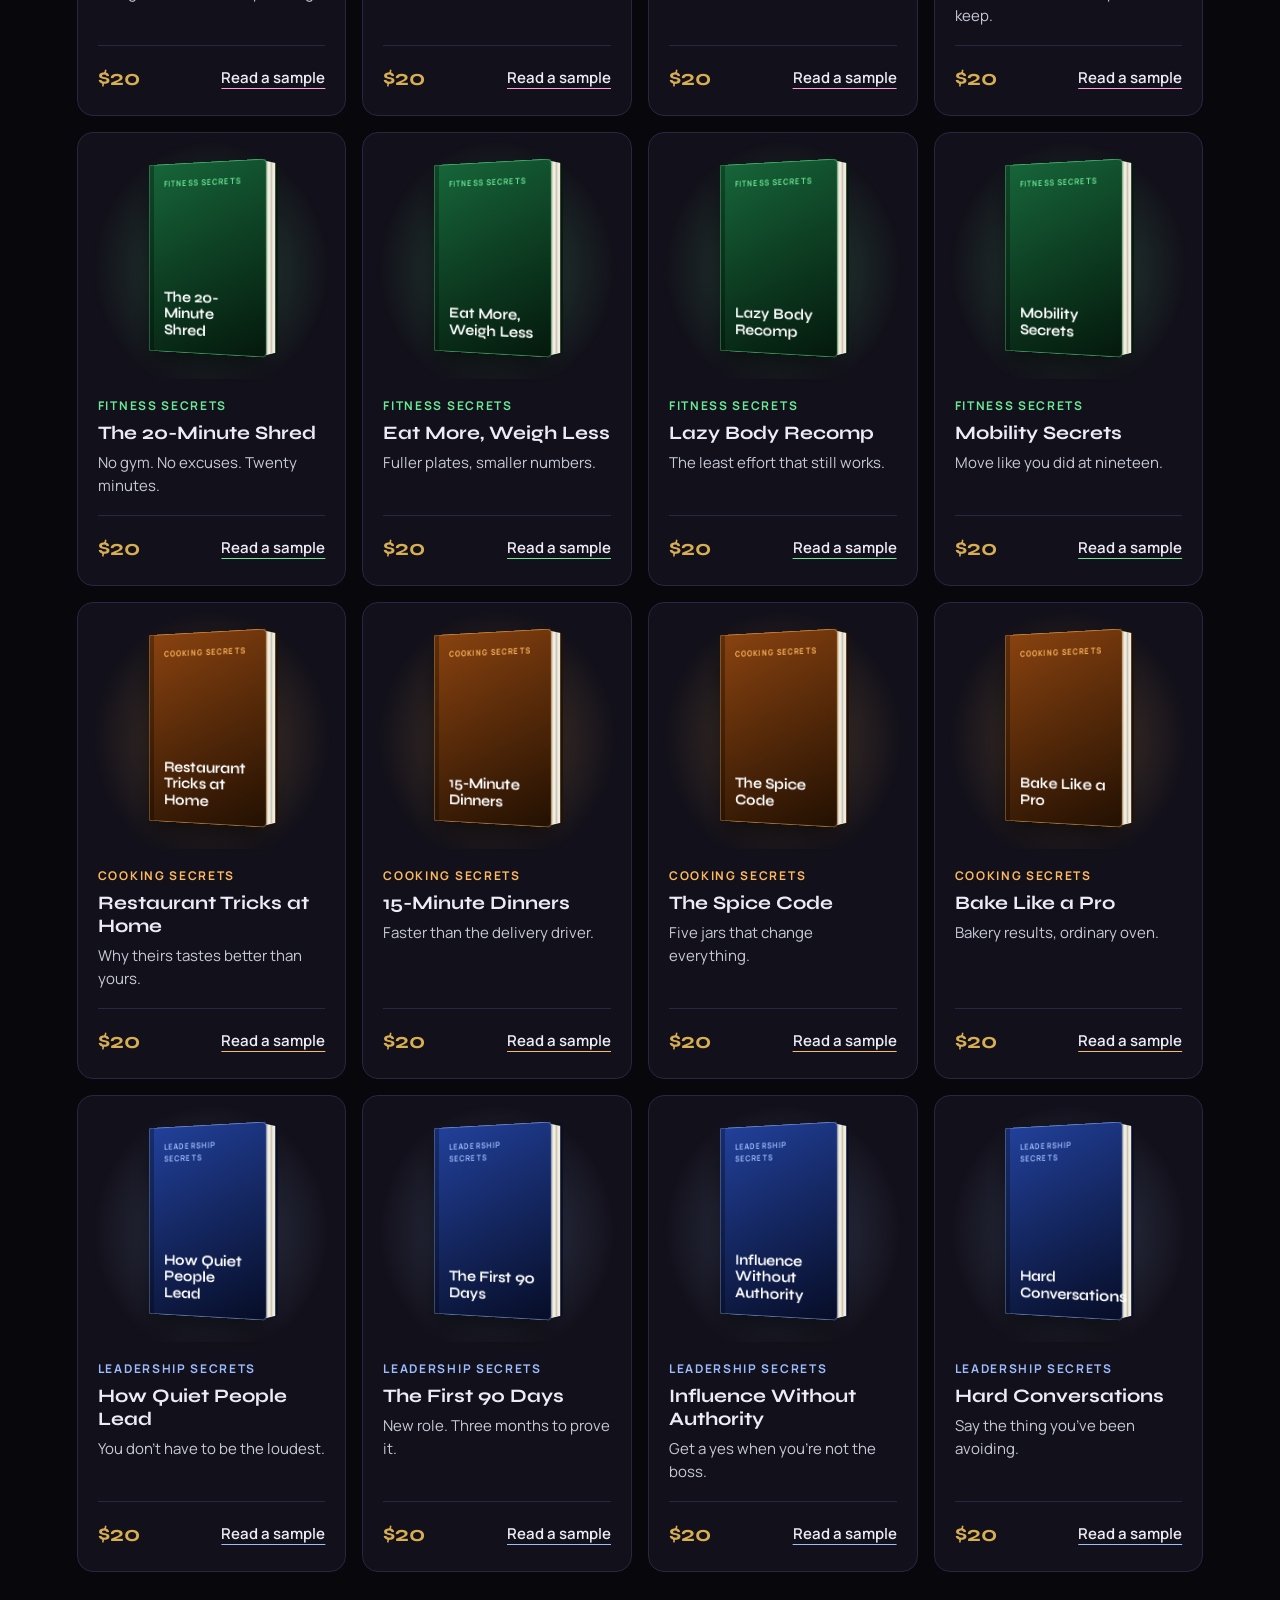
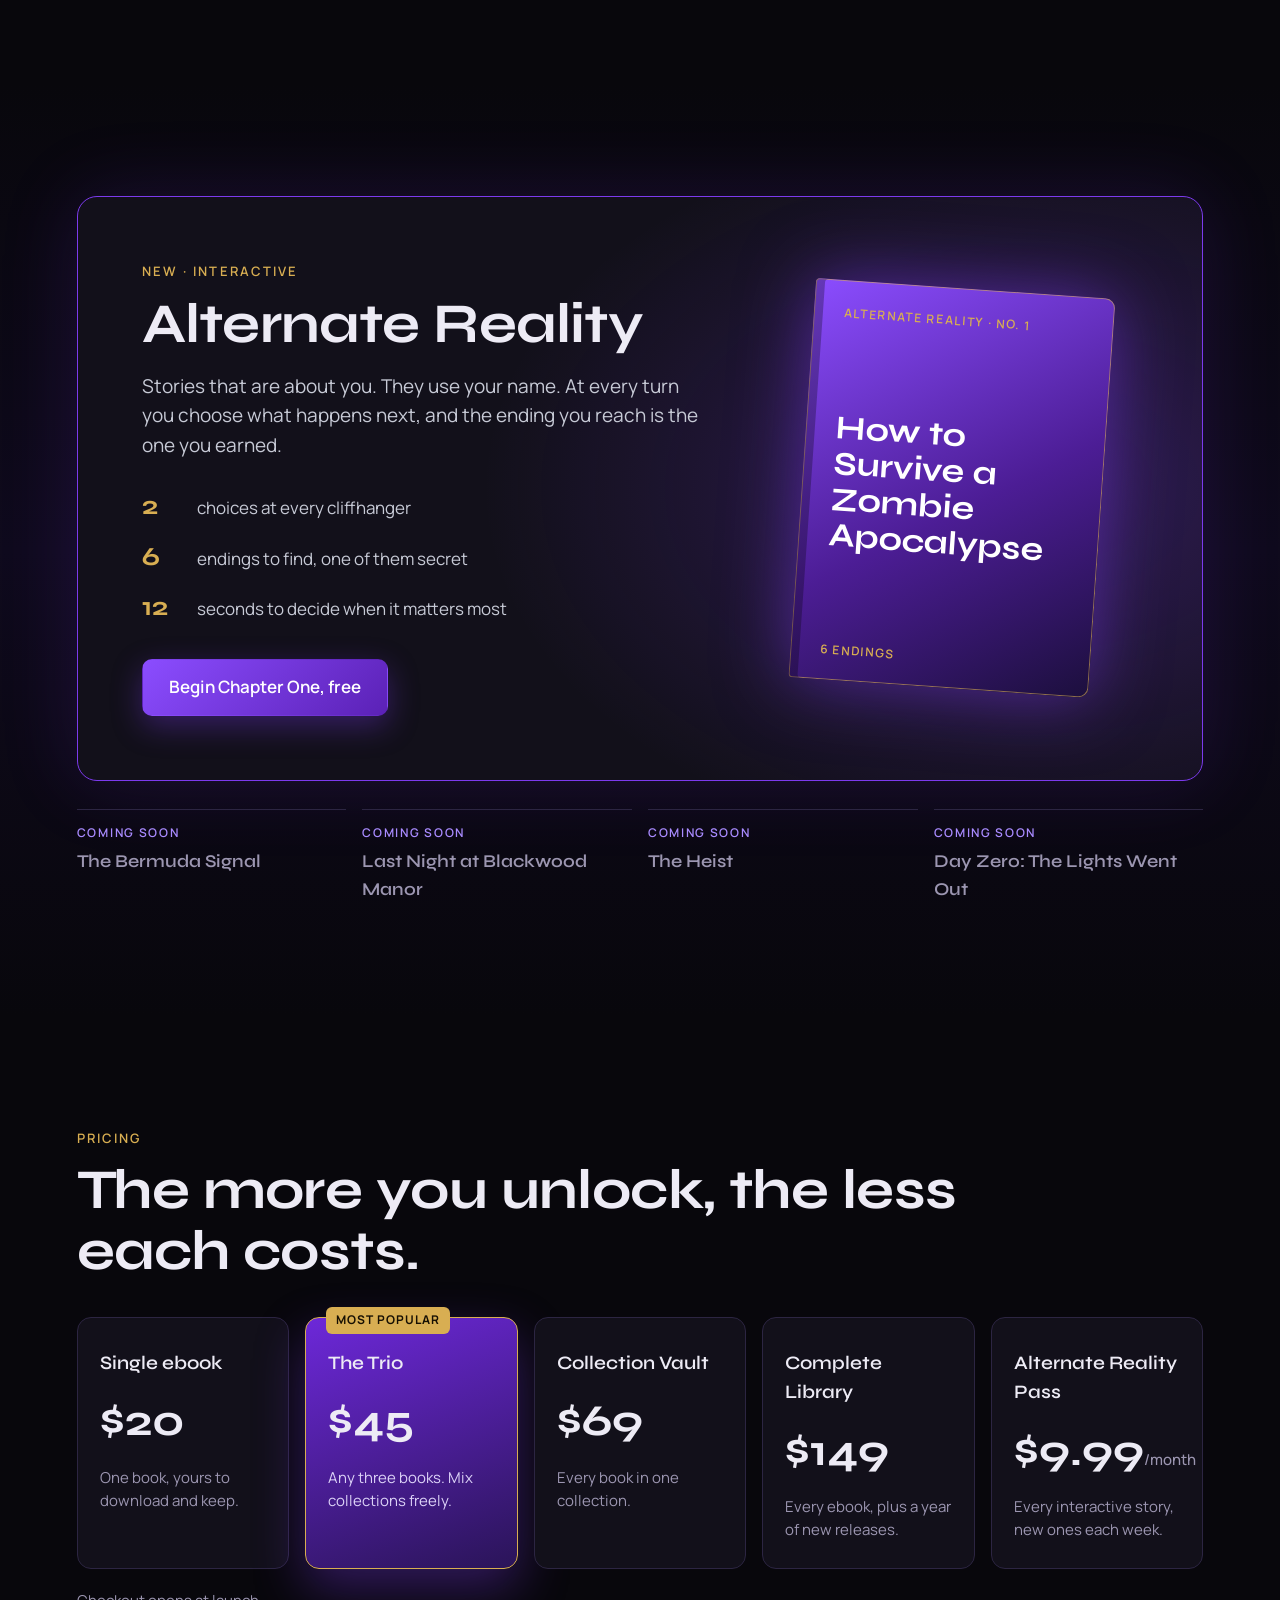
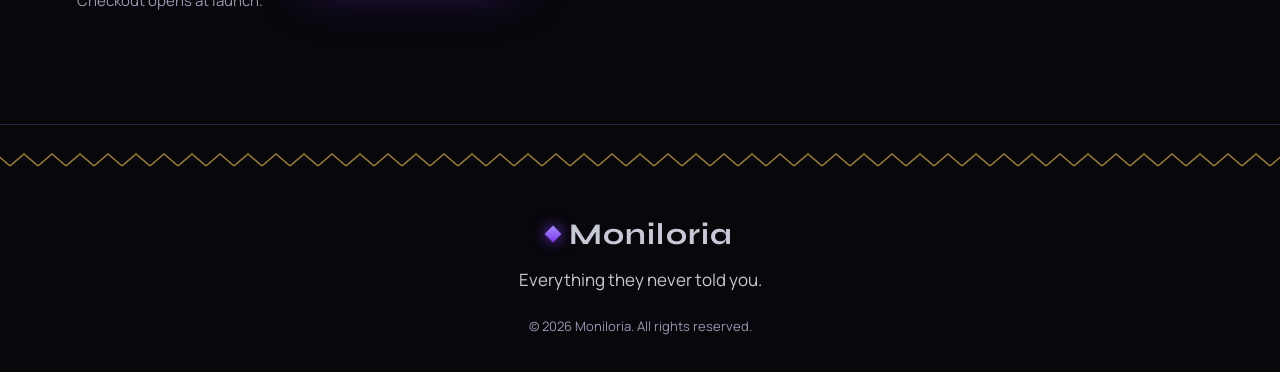
==== commit 23df5069: "Make the language switch show both English and Kannada Replaces the single button with a two-option " ====
--- a/index.html
+++ b/index.html
@@ -26,7 +26,10 @@
         <a href="#pricing" data-i18n="nav.pricing">Pricing</a>
       </nav>
       <div class="nav-end">
-        <button class="lang-toggle" type="button" aria-label="Change language"></button>
+        <div class="lang-switch" role="group" aria-label="Language">
+          <button type="button" data-lang="en" lang="en">English</button>
+          <button type="button" data-lang="kn" lang="kn">ಕನ್ನಡ</button>
+        </div>
         <a class="nav-cta" href="story.html" data-i18n="nav.cta">Start reading</a>
       </div>
     </header>
--- a/css/styles.css
+++ b/css/styles.css
@@ -450,12 +450,17 @@
 
 /* ---------- language switch and Kannada ---------- */
 .nav-end { display: flex; align-items: center; gap: 12px; }
-.lang-toggle {
-  padding: 8px 14px; border-radius: 8px;
-  border: 1px solid var(--line); background: transparent; color: var(--silver);
-  font-family: "Noto Sans Kannada", var(--sans); font-size: 14px; font-weight: 600;
-}
-.lang-toggle:hover { border-color: var(--purple-bright); color: var(--text); }
+.lang-switch {
+  display: inline-flex; padding: 3px; gap: 2px;
+  border: 1px solid var(--line); border-radius: 10px; background: var(--surface);
+}
+.lang-switch button {
+  padding: 6px 12px; border-radius: 7px; border: 0;
+  background: transparent; color: var(--muted);
+  font-family: "Noto Sans Kannada", "Manrope", system-ui, sans-serif; font-size: 14px; font-weight: 600;
+}
+.lang-switch button:hover { color: var(--text); }
+.lang-switch button.on { background: var(--purple); color: #fff; cursor: default; }
 .wordmark { font-family: "Syne", system-ui, sans-serif; }
 .ar-upcoming b { font-weight: inherit; }
 
@@ -480,3 +485,15 @@
 @media (max-width: 820px) {
   .reader-bar-title { display: none; }
 }
+
+@media (max-width: 480px) {
+  .nav, .reader-bar { padding-left: 12px; padding-right: 12px; gap: 8px; }
+  .wordmark { font-size: 18px; gap: 7px; }
+  .nav-cta { display: none; }
+  .lang-switch button { padding: 6px 9px; font-size: 13px; }
+  .reader-chip { gap: 8px; font-size: 14px; }
+}
+.reader-chip .link-button { white-space: nowrap; }
+@media (max-width: 480px) {
+  #reader-name { display: none; }
+}
